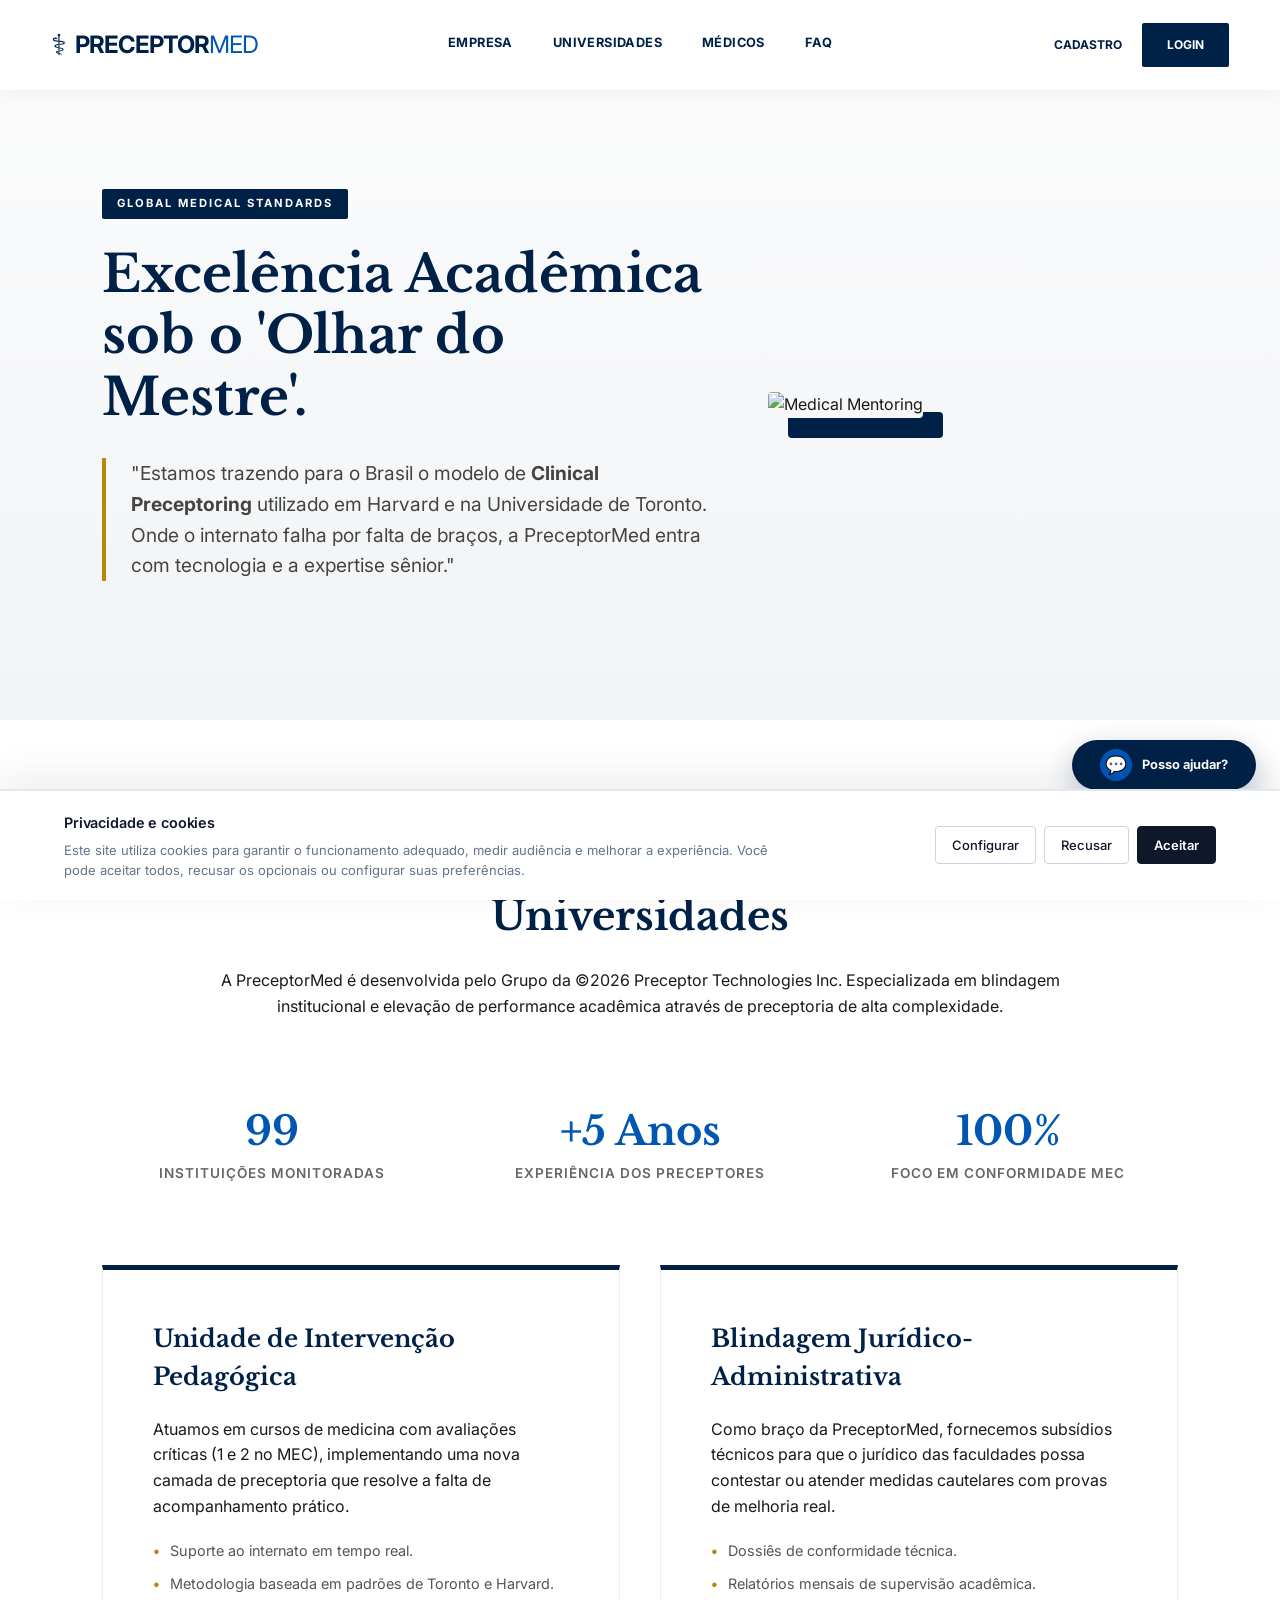
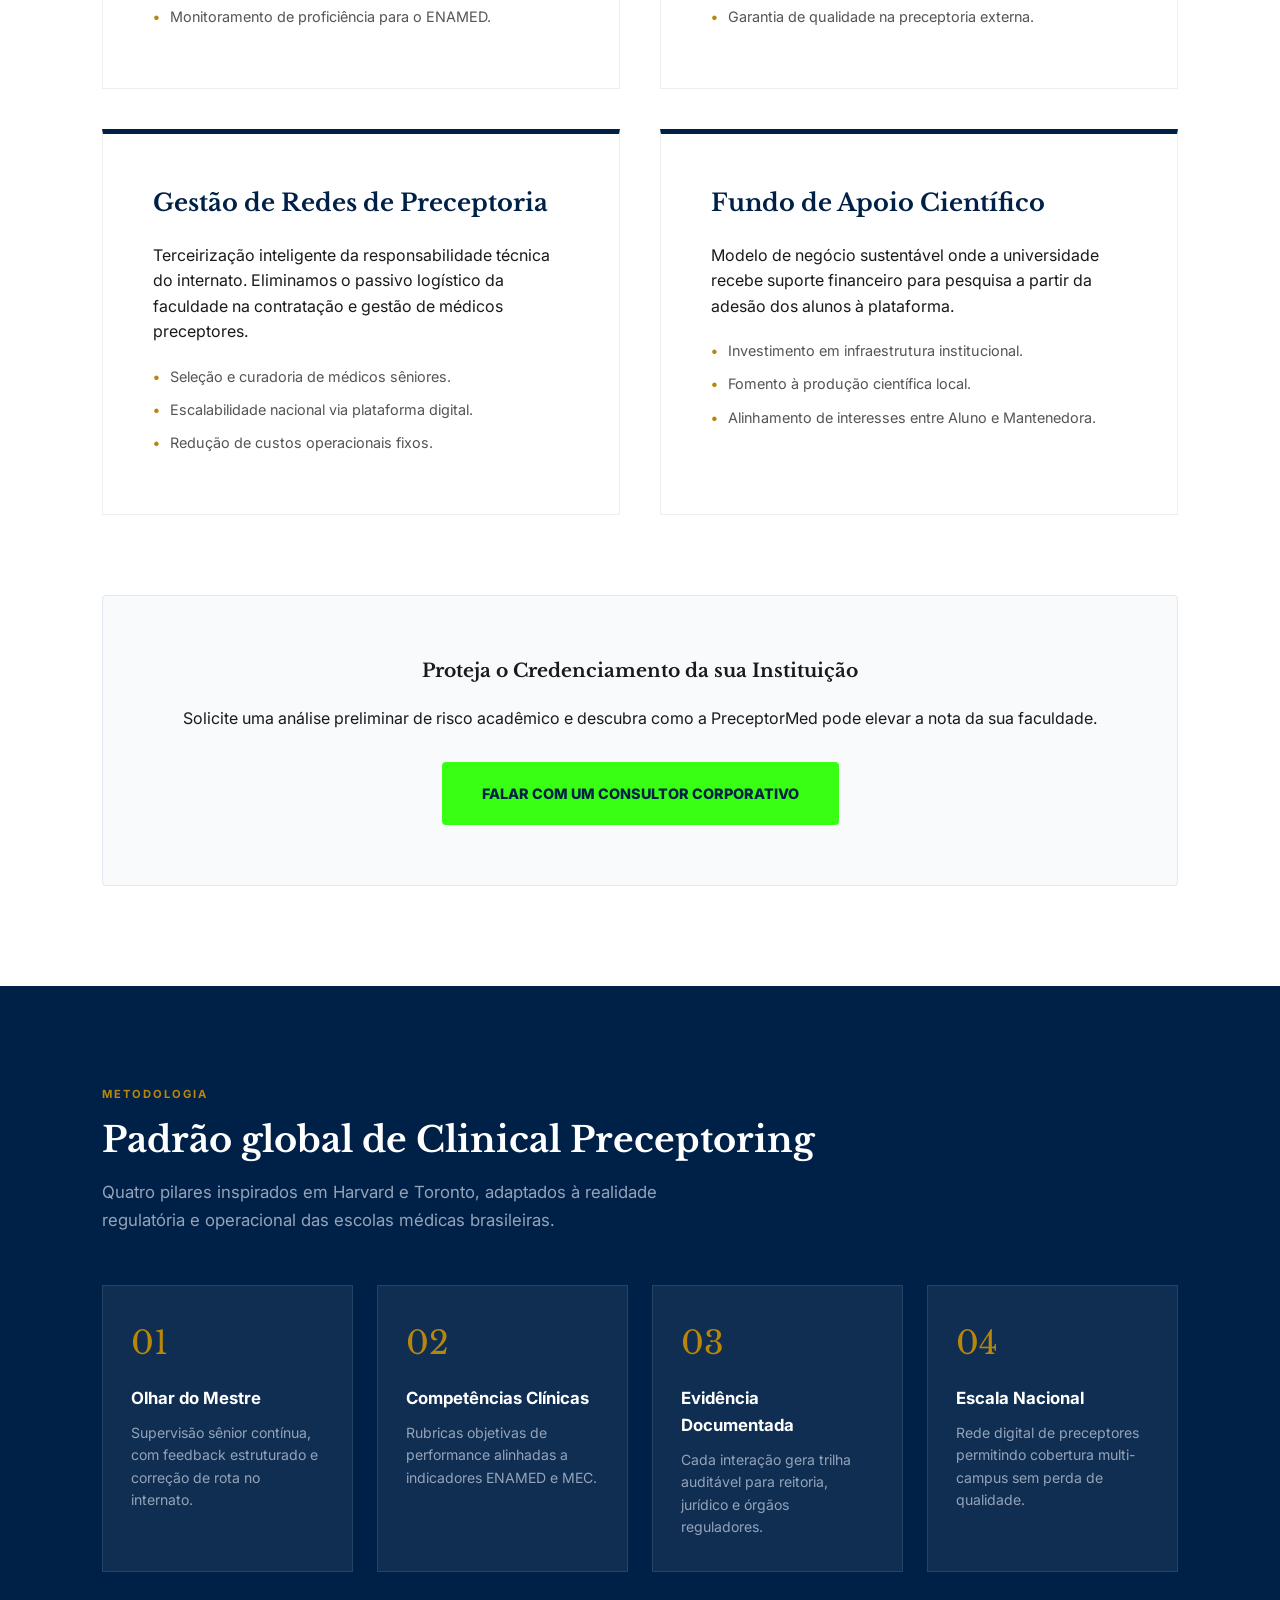
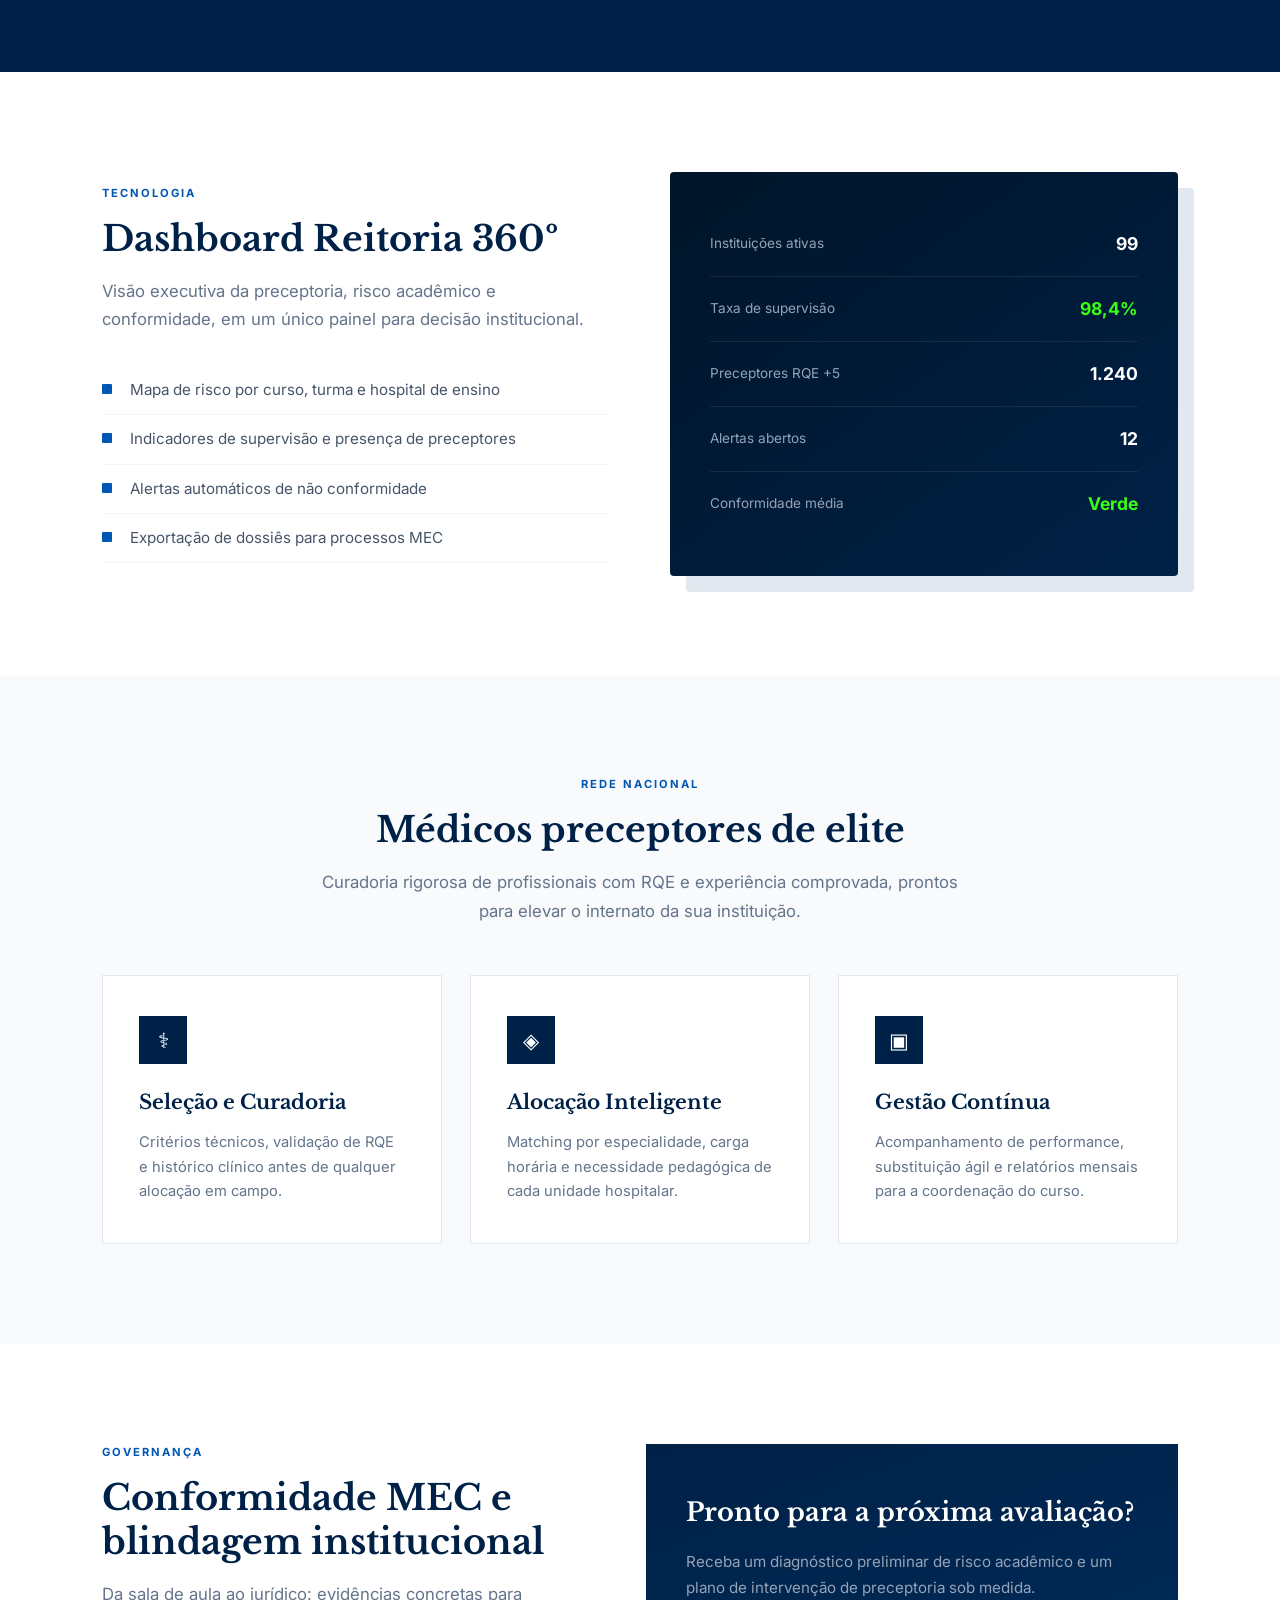
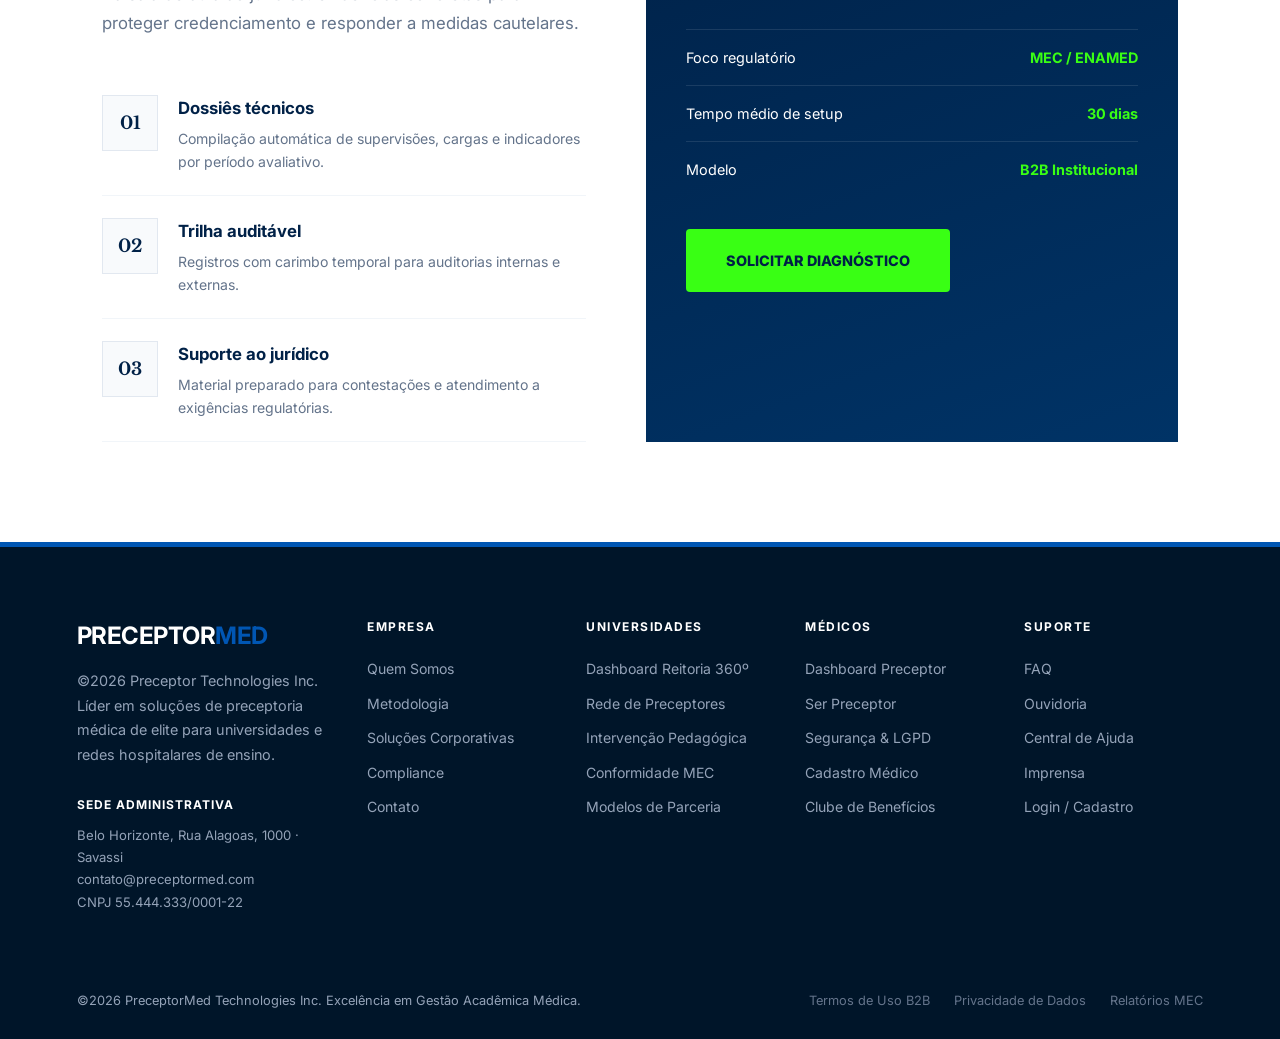
==== index.html @ 62372b0b "Publicar site institucional PreceptorMed. Co-authored-by: Cursor <cursoragent@cursor.com>" ====
<!DOCTYPE html>
<html lang="pt-br">
<head>
    <meta charset="UTF-8">
    <meta name="viewport" content="width=device-width, initial-scale=1.0">
    <title>PreceptorMed | Inteligência Estratégica para Universidades</title>
    <link href="https://fonts.googleapis.com/css2?family=Libre+Baskerville:wght@700&family=Inter:wght@300;400;500;600;700&display=swap" rel="stylesheet">
    <style>
        :root {
            --oxford-blue: #002147;
            --med-blue: #0056b3;
            --soft-white: #F8FAFC;
            --gold-accent: #B8860B;
            --neon-green: #39FF14;
            --text-dark: #1A1A1A;
            --transition: all 0.3s cubic-bezier(0.4, 0, 0.2, 1);
        }

        * { margin: 0; padding: 0; box-sizing: border-box; }
        body { font-family: 'Inter', sans-serif; color: var(--text-dark); background: #FFF; line-height: 1.6; padding-top: 90px; }

        /* ========== HEADER + MEGA MENU ========== */
        header {
            background: #FFF;
            padding: 0 4%;
            display: grid;
            grid-template-columns: 1fr auto 1fr;
            align-items: center;
            position: fixed;
            width: 100%;
            top: 0;
            z-index: 1000;
            box-shadow: 0 2px 20px rgba(0,0,0,0.05);
            height: 90px;
        }

        .logo-area {
            display: flex;
            align-items: center;
            gap: 8px;
            text-decoration: none;
            justify-self: start;
        }
        .logo-symbol { font-size: 1.8rem; color: var(--oxford-blue); }
        .logo-text { font-size: 1.5rem; font-weight: 700; color: var(--oxford-blue); letter-spacing: -1px; }
        .logo-text span { color: var(--med-blue); font-weight: 400; }

        nav {
            justify-self: center;
            height: 100%;
        }
        nav > ul {
            display: flex;
            list-style: none;
            gap: 4px;
            height: 100%;
            align-items: center;
            justify-content: center;
        }
        .nav-item {
            position: static;
            height: 100%;
            display: flex;
            align-items: center;
        }
        .nav-label {
            color: var(--oxford-blue);
            font-size: 0.8rem;
            font-weight: 700;
            text-transform: uppercase;
            padding: 0 18px;
            letter-spacing: 0.4px;
            cursor: default;
            height: 100%;
            display: flex;
            align-items: center;
            border-bottom: 3px solid transparent;
            transition: var(--transition);
        }
        .nav-item:hover .nav-label {
            color: var(--med-blue);
            border-bottom-color: var(--med-blue);
        }

        /* Mega panel */
        .mega-menu {
            display: none;
            position: absolute;
            left: 0;
            right: 0;
            top: 90px;
            background: #FFF;
            box-shadow: 0 24px 48px rgba(0,33,71,0.12);
            border-top: 1px solid #E8EEF5;
            padding: 48px 6%;
            z-index: 999;
        }
        .nav-item:hover .mega-menu { display: block; }

        .mega-inner {
            max-width: 1200px;
            margin: 0 auto;
            display: grid;
            grid-template-columns: 1.2fr 1fr 1fr 1fr;
            gap: 40px;
        }
        .mega-intro h4 {
            font-family: 'Libre Baskerville', serif;
            font-size: 1.25rem;
            color: var(--oxford-blue);
            margin-bottom: 12px;
        }
        .mega-intro p {
            font-size: 0.9rem;
            color: #64748B;
            margin-bottom: 20px;
            line-height: 1.6;
        }
        .mega-intro a {
            color: var(--med-blue);
            font-size: 0.8rem;
            font-weight: 700;
            text-transform: uppercase;
            text-decoration: none;
            letter-spacing: 0.5px;
        }
        .mega-col h5 {
            font-size: 0.7rem;
            text-transform: uppercase;
            letter-spacing: 1.5px;
            color: #94A3B8;
            margin-bottom: 18px;
            font-weight: 700;
        }
        .mega-col a {
            display: block;
            text-decoration: none;
            color: var(--oxford-blue);
            padding: 10px 0;
            font-size: 0.9rem;
            font-weight: 500;
            border-bottom: 1px solid #F1F5F9;
            transition: var(--transition);
        }
        .mega-col a:hover { color: var(--med-blue); padding-left: 6px; }
        .mega-col a small {
            display: block;
            font-size: 0.75rem;
            color: #94A3B8;
            font-weight: 400;
            margin-top: 2px;
        }

        .auth-buttons {
            display: flex;
            gap: 20px;
            align-items: center;
            justify-self: end;
        }
        .btn-cadastro {
            text-decoration: none;
            color: var(--oxford-blue);
            font-size: 0.75rem;
            font-weight: 700;
            text-transform: uppercase;
            transition: var(--transition);
        }
        .btn-cadastro:hover { color: var(--med-blue); }
        .btn-login-main {
            text-decoration: none;
            background: var(--oxford-blue);
            color: #FFF;
            padding: 12px 25px;
            font-size: 0.75rem;
            font-weight: 700;
            text-transform: uppercase;
            border-radius: 2px;
            transition: var(--transition);
        }
        .btn-login-main:hover { transform: scale(1.05); }

        /* ========== HERO ========== */
        .hero {
            padding: 80px 8%;
            background: linear-gradient(rgba(0,33,71,0.02), rgba(0,33,71,0.05));
            display: flex;
            align-items: center;
            gap: 50px;
            min-height: 70vh;
        }
        .hero-content { flex: 1.2; }
        .hero-tag {
            background: var(--oxford-blue);
            color: white;
            padding: 6px 15px;
            font-size: 0.7rem;
            font-weight: 700;
            letter-spacing: 2px;
            border-radius: 2px;
            margin-bottom: 25px;
            display: inline-block;
        }
        .hero-content h1 {
            font-family: 'Libre Baskerville', serif;
            font-size: 3.2rem;
            color: var(--oxford-blue);
            line-height: 1.2;
            margin-bottom: 30px;
        }
        .hero-content p {
            font-size: 1.2rem;
            color: #444;
            margin-bottom: 40px;
            border-left: 4px solid var(--gold-accent);
            padding-left: 25px;
        }
        .hero-image { flex: 0.8; }
        .hero-image img {
            width: 100%;
            border-radius: 4px;
            box-shadow: 20px 20px 0 var(--oxford-blue);
        }

        /* ========== STRATEGY ========== */
        .strategy-section { padding: 100px 8%; background: #FFF; }
        .strategy-header { text-align: center; max-width: 900px; margin: 0 auto 80px; }
        .strategy-header h2 {
            font-family: 'Libre Baskerville', serif;
            font-size: 2.5rem;
            color: var(--oxford-blue);
            margin-bottom: 20px;
        }
        .stats-grid {
            display: grid;
            grid-template-columns: repeat(3, 1fr);
            gap: 30px;
            margin-bottom: 80px;
            text-align: center;
        }
        .stat-item h3 {
            font-size: 2.5rem;
            color: var(--med-blue);
            font-family: 'Libre Baskerville', serif;
        }
        .stat-item p {
            font-size: 0.85rem;
            text-transform: uppercase;
            letter-spacing: 1px;
            font-weight: 600;
            color: #666;
        }
        .intervention-grid { display: grid; grid-template-columns: 1fr 1fr; gap: 40px; }
        .int-card {
            padding: 50px;
            border: 1px solid #EEE;
            border-top: 5px solid var(--oxford-blue);
            transition: var(--transition);
        }
        .int-card:hover {
            box-shadow: 0 20px 40px rgba(0,0,0,0.05);
            transform: translateY(-10px);
        }
        .int-card h4 {
            font-family: 'Libre Baskerville', serif;
            font-size: 1.5rem;
            color: var(--oxford-blue);
            margin-bottom: 20px;
        }
        .int-card ul { list-style: none; margin-top: 20px; }
        .int-card ul li {
            margin-bottom: 10px;
            font-size: 0.9rem;
            color: #555;
            display: flex;
            gap: 10px;
        }
        .int-card ul li::before { content: "•"; color: var(--gold-accent); font-weight: bold; }

        .cta-box {
            margin-top: 80px;
            background: var(--soft-white);
            padding: 60px;
            text-align: center;
            border-radius: 4px;
            border: 1px solid #E2E8F0;
        }
        .btn-consultor {
            background: var(--neon-green);
            color: var(--oxford-blue);
            padding: 20px 40px;
            text-decoration: none;
            font-weight: 800;
            font-size: 0.9rem;
            text-transform: uppercase;
            display: inline-block;
            transition: var(--transition);
            border-radius: 4px;
        }
        .btn-consultor:hover {
            transform: scale(1.05);
            box-shadow: 0 0 20px rgba(57, 255, 20, 0.4);
        }

        /* ========== 4 NOVAS SEÇÕES ========== */
        .section-label {
            font-size: 0.7rem;
            font-weight: 700;
            letter-spacing: 2px;
            text-transform: uppercase;
            color: var(--med-blue);
            margin-bottom: 14px;
            display: block;
        }
        .section-title {
            font-family: 'Libre Baskerville', serif;
            font-size: 2.2rem;
            color: var(--oxford-blue);
            margin-bottom: 16px;
            line-height: 1.25;
        }
        .section-lead {
            font-size: 1.05rem;
            color: #64748B;
            max-width: 640px;
            line-height: 1.7;
        }

        /* 1. Metodologia Global */
        .sec-metodologia {
            padding: 100px 8%;
            background: var(--oxford-blue);
            color: #FFF;
        }
        .sec-metodologia .section-label { color: var(--gold-accent); }
        .sec-metodologia .section-title { color: #FFF; }
        .sec-metodologia .section-lead { color: #94A3B8; margin-bottom: 50px; }
        .method-grid {
            display: grid;
            grid-template-columns: repeat(4, 1fr);
            gap: 24px;
        }
        .method-card {
            background: rgba(255,255,255,0.06);
            border: 1px solid rgba(255,255,255,0.1);
            padding: 32px 28px;
            transition: var(--transition);
        }
        .method-card:hover { background: rgba(255,255,255,0.1); transform: translateY(-4px); }
        .method-num {
            font-family: 'Libre Baskerville', serif;
            font-size: 2rem;
            color: var(--gold-accent);
            margin-bottom: 16px;
        }
        .method-card h4 { font-size: 1.05rem; margin-bottom: 10px; color: #FFF; }
        .method-card p { font-size: 0.88rem; color: #94A3B8; line-height: 1.6; }

        /* 2. Dashboard 360 */
        .sec-dashboard {
            padding: 100px 8%;
            background: #FFF;
            display: grid;
            grid-template-columns: 1fr 1fr;
            gap: 60px;
            align-items: center;
        }
        .dash-panel {
            background: linear-gradient(145deg, #001529 0%, #002147 100%);
            padding: 40px;
            border-radius: 4px;
            box-shadow: 16px 16px 0 #E2E8F0;
        }
        .dash-row {
            display: flex;
            justify-content: space-between;
            align-items: center;
            padding: 18px 0;
            border-bottom: 1px solid rgba(255,255,255,0.08);
        }
        .dash-row:last-child { border-bottom: none; }
        .dash-row span { color: #94A3B8; font-size: 0.85rem; }
        .dash-row strong { color: #FFF; font-size: 1.1rem; }
        .dash-row .ok { color: var(--neon-green); }
        .dash-features { list-style: none; margin-top: 32px; }
        .dash-features li {
            padding: 12px 0 12px 28px;
            position: relative;
            font-size: 0.95rem;
            color: #475569;
            border-bottom: 1px solid #F1F5F9;
        }
        .dash-features li::before {
            content: "";
            position: absolute;
            left: 0;
            top: 18px;
            width: 10px;
            height: 10px;
            background: var(--med-blue);
            border-radius: 1px;
        }

        /* 3. Rede de Preceptores */
        .sec-preceptores {
            padding: 100px 8%;
            background: var(--soft-white);
            text-align: center;
        }
        .sec-preceptores .section-lead { margin: 0 auto 50px; }
        .preceptor-grid {
            display: grid;
            grid-template-columns: repeat(3, 1fr);
            gap: 28px;
            text-align: left;
        }
        .preceptor-card {
            background: #FFF;
            padding: 40px 36px;
            border: 1px solid #E2E8F0;
            transition: var(--transition);
        }
        .preceptor-card:hover {
            box-shadow: 0 16px 40px rgba(0,33,71,0.08);
            border-color: transparent;
        }
        .preceptor-icon {
            width: 48px;
            height: 48px;
            background: var(--oxford-blue);
            color: #FFF;
            display: flex;
            align-items: center;
            justify-content: center;
            font-size: 1.3rem;
            margin-bottom: 22px;
        }
        .preceptor-card h4 {
            font-family: 'Libre Baskerville', serif;
            font-size: 1.25rem;
            color: var(--oxford-blue);
            margin-bottom: 12px;
        }
        .preceptor-card p { font-size: 0.92rem; color: #64748B; line-height: 1.65; }

        /* 4. Conformidade MEC */
        .sec-conformidade {
            padding: 100px 8%;
            background: #FFF;
        }
        .conf-wrap {
            display: grid;
            grid-template-columns: 1fr 1.1fr;
            gap: 60px;
            align-items: start;
        }
        .conf-list { list-style: none; margin-top: 36px; }
        .conf-list li {
            display: grid;
            grid-template-columns: 56px 1fr;
            gap: 20px;
            padding: 22px 0;
            border-bottom: 1px solid #F1F5F9;
        }
        .conf-list .badge {
            width: 56px;
            height: 56px;
            background: var(--soft-white);
            color: var(--oxford-blue);
            font-family: 'Libre Baskerville', serif;
            font-size: 1.1rem;
            font-weight: 700;
            display: flex;
            align-items: center;
            justify-content: center;
            border: 1px solid #E2E8F0;
        }
        .conf-list h4 { color: var(--oxford-blue); font-size: 1.05rem; margin-bottom: 6px; }
        .conf-list p { font-size: 0.88rem; color: #64748B; }
        .conf-aside {
            background: linear-gradient(160deg, var(--oxford-blue), #003366);
            color: #FFF;
            padding: 48px 40px;
            min-height: 100%;
        }
        .conf-aside h3 {
            font-family: 'Libre Baskerville', serif;
            font-size: 1.6rem;
            margin-bottom: 16px;
        }
        .conf-aside p { color: #94A3B8; font-size: 0.95rem; margin-bottom: 28px; line-height: 1.7; }
        .conf-aside .metric {
            display: flex;
            justify-content: space-between;
            padding: 16px 0;
            border-top: 1px solid rgba(255,255,255,0.1);
            font-size: 0.9rem;
        }
        .conf-aside .metric strong { color: var(--neon-green); }

        /* ========== MEGA FOOTER ========== */
        footer {
            background: #001529;
            color: #94A3B8;
            padding: 0;
            border-top: 5px solid var(--med-blue);
        }
        .mega-footer-top {
            padding: 70px 6% 50px;
            display: grid;
            grid-template-columns: 1.4fr 1fr 1fr 1fr 1fr;
            gap: 40px;
            max-width: 1400px;
            margin: 0 auto;
        }
        .footer-brand h4 {
            color: white;
            font-size: 1.5rem;
            margin-bottom: 14px;
            letter-spacing: -0.5px;
        }
        .footer-brand h4 span { color: var(--med-blue); }
        .footer-brand > p {
            font-size: 0.9rem;
            line-height: 1.7;
            margin-bottom: 28px;
            max-width: 280px;
        }
        .footer-address {
            font-size: 0.82rem;
            line-height: 1.7;
        }
        .footer-address strong {
            display: block;
            color: #FFF;
            font-size: 0.75rem;
            text-transform: uppercase;
            letter-spacing: 1px;
            margin-bottom: 8px;
        }
        .mega-footer-col h5 {
            color: #FFF;
            font-size: 0.75rem;
            text-transform: uppercase;
            letter-spacing: 1.5px;
            margin-bottom: 22px;
            font-weight: 700;
        }
        .mega-footer-col a,
        .mega-footer-col span {
            display: block;
            font-size: 0.88rem;
            color: #94A3B8;
            text-decoration: none;
            margin-bottom: 12px;
            transition: var(--transition);
        }
        .mega-footer-col a:hover { color: #FFF; padding-left: 4px; }

        .mega-footer-mid {
            border-top: 1px solid rgba(255,255,255,0.06);
            border-bottom: 1px solid rgba(255,255,255,0.06);
            padding: 36px 6%;
            display: grid;
            grid-template-columns: repeat(4, 1fr);
            gap: 24px;
            max-width: 1400px;
            margin: 0 auto;
        }
        .footer-pill {
            background: rgba(255,255,255,0.04);
            padding: 20px 22px;
            border: 1px solid rgba(255,255,255,0.06);
        }
        .footer-pill strong {
            display: block;
            color: #FFF;
            font-size: 0.85rem;
            margin-bottom: 4px;
        }
        .footer-pill span { font-size: 0.8rem; color: #64748B; }

        .mega-footer-bottom {
            padding: 28px 6%;
            display: flex;
            justify-content: space-between;
            align-items: center;
            flex-wrap: wrap;
            gap: 16px;
            max-width: 1400px;
            margin: 0 auto;
            font-size: 0.8rem;
        }
        .mega-footer-bottom .legal-links {
            display: flex;
            gap: 24px;
        }
        .mega-footer-bottom a {
            color: #64748B;
            text-decoration: none;
        }
        .mega-footer-bottom a:hover { color: #FFF; }

        @media (max-width: 1100px) {
            header { grid-template-columns: auto 1fr auto; padding: 0 3%; }
            .mega-inner { grid-template-columns: 1fr 1fr; }
            .method-grid { grid-template-columns: 1fr 1fr; }
            .mega-footer-top { grid-template-columns: 1fr 1fr 1fr; }
            .mega-footer-mid { grid-template-columns: 1fr 1fr; }
            .sec-dashboard, .conf-wrap { grid-template-columns: 1fr; }
            .preceptor-grid { grid-template-columns: 1fr; }
            .intervention-grid { grid-template-columns: 1fr; }
            .hero { flex-direction: column; }
            .hero-content h1 { font-size: 2.2rem; }
            .stats-grid { grid-template-columns: 1fr; }
        }
        @media (max-width: 720px) {
            nav { display: none; }
            header { display: flex; justify-content: space-between; }
            .mega-footer-top { grid-template-columns: 1fr; }
            .method-grid { grid-template-columns: 1fr; }
        }
    </style>
    <link rel="stylesheet" href="widgets.css">
</head>
<body>

<header>
    <a href="index.html" class="logo-area">
        <span class="logo-symbol">⚕</span>
        <div class="logo-text">PRECEPTOR<span>MED</span></div>
    </a>

    <nav>
        <ul>
            <li class="nav-item">
                <span class="nav-label">Empresa</span>
                <div class="mega-menu">
                    <div class="mega-inner">
                        <div class="mega-intro">
                            <h4>Sobre a PreceptorMed</h4>
                            <p>Tecnologia e preceptoria sênior para elevar a performance acadêmica de cursos de medicina no Brasil.</p>
                            <a href="quem-somos.html">Conhecer a empresa</a>
                        </div>
                        <div class="mega-col">
                            <h5>Institucional</h5>
                            <a href="quem-somos.html">Quem Somos<small>História, missão e valores</small></a>
                            <a href="metodologia.html">Metodologia<small>Padrões Harvard & Toronto</small></a>
                            <a href="empresa.html">Soluções Corporativas<small>Blindagem institucional</small></a>
                        </div>
                        <div class="mega-col">
                            <h5>Governança</h5>
                            <a href="compliance.html">Compliance<small>Segurança e conformidade</small></a>
                            <a href="contatos.html">Contato<small>Fale com nossa equipe</small></a>
                        </div>
                        <div class="mega-col">
                            <h5>Marca</h5>
                            <a href="mailto:contato@preceptormed.com">Imprensa<small>contato@preceptormed.com</small></a>
                            <a href="faq.html">Perguntas Frequentes<small>Dúvidas institucionais</small></a>
                        </div>
                    </div>
                </div>
            </li>
            <li class="nav-item">
                <span class="nav-label">Universidades</span>
                <div class="mega-menu">
                    <div class="mega-inner">
                        <div class="mega-intro">
                            <h4>Para Reitorias e Mantenedoras</h4>
                            <p>Dashboards, rede de preceptores e dossiês técnicos para blindagem acadêmica e elevação de notas MEC.</p>
                            <a href="universidades.html">Ver soluções</a>
                        </div>
                        <div class="mega-col">
                            <h5>Plataforma</h5>
                            <a href="universidades.html">Dashboard Reitoria 360º<small>Visão executiva em tempo real</small></a>
                            <a href="preceptores.html">Rede de Preceptores<small>Médicos RQE +5 anos</small></a>
                        </div>
                        <div class="mega-col">
                            <h5>Resultados</h5>
                            <a href="metodologia.html">Intervenção Pedagógica<small>Internato e ENAMED</small></a>
                            <a href="compliance.html">Conformidade MEC<small>Dossiês e relatórios</small></a>
                        </div>
                        <div class="mega-col">
                            <h5>Alunos</h5>
                            <a href="cadastre-se.html">Portal do Aluno<small>Acesso à plataforma</small></a>
                            <a href="faq.html">Modelos de Parceria<small>B2B institucional</small></a>
                        </div>
                    </div>
                </div>
            </li>
            <li class="nav-item">
                <span class="nav-label">Médicos</span>
                <div class="mega-menu">
                    <div class="mega-inner">
                        <div class="mega-intro">
                            <h4>Portal do Preceptor</h4>
                            <p>Ferramentas de supervisão, compliance e benefícios exclusivos para médicos preceptores sêniores.</p>
                            <a href="medicos.html">Área do médico</a>
                        </div>
                        <div class="mega-col">
                            <h5>Operação</h5>
                            <a href="medicos.html">Dashboard Preceptor 360º<small>Gestão de internos</small></a>
                            <a href="preceptores.html">Ser Preceptor<small>Requisitos e adesão</small></a>
                        </div>
                        <div class="mega-col">
                            <h5>Segurança</h5>
                            <a href="compliance.html">Compliance & Segurança<small>Protocolos e LGPD</small></a>
                            <a href="faq.html">Clube de Benefícios<small>Vantagens exclusivas</small></a>
                        </div>
                        <div class="mega-col">
                            <h5>Suporte</h5>
                            <a href="contatos.html">Central de Ajuda<small>Atendimento ao preceptor</small></a>
                            <a href="cadastre-se.html">Cadastro Médico<small>Entrar na rede</small></a>
                        </div>
                    </div>
                </div>
            </li>
            <li class="nav-item">
                <span class="nav-label">FAQ</span>
                <div class="mega-menu">
                    <div class="mega-inner">
                        <div class="mega-intro">
                            <h4>Central de Ajuda</h4>
                            <p>Respostas rápidas sobre parcerias, operação da plataforma e canais de ouvidoria.</p>
                            <a href="faq.html">Abrir FAQ completo</a>
                        </div>
                        <div class="mega-col">
                            <h5>Conteúdo</h5>
                            <a href="faq.html">Dúvidas Frequentes<small>Universidades e médicos</small></a>
                            <a href="empresa.html">Modelos de Parceria<small>Contratos e escopos</small></a>
                        </div>
                        <div class="mega-col">
                            <h5>Relacionamento</h5>
                            <a href="contatos.html">Ouvidoria<small>Canal formal de escuta</small></a>
                            <a href="contatos.html">Fale Conosco<small>Comercial e suporte</small></a>
                        </div>
                        <div class="mega-col">
                            <h5>Legal</h5>
                            <a href="compliance.html">Termos e Privacidade<small>Políticas institucionais</small></a>
                            <a href="mailto:contato@preceptormed.com">Compliance<small>compliance@preceptormed.com</small></a>
                        </div>
                    </div>
                </div>
            </li>
        </ul>
    </nav>

    <div class="auth-buttons">
        <a href="cadastre-se.html" class="btn-cadastro">Cadastro</a>
        <a href="cadastre-se.html" class="btn-login-main">Login</a>
    </div>
</header>

<section class="hero">
    <div class="hero-content">
        <span class="hero-tag">GLOBAL MEDICAL STANDARDS</span>
        <h1>Excelência Acadêmica sob o 'Olhar do Mestre'.</h1>
        <p>"Estamos trazendo para o Brasil o modelo de <strong>Clinical Preceptoring</strong> utilizado em Harvard e na Universidade de Toronto. Onde o internato falha por falta de braços, a PreceptorMed entra com tecnologia e a expertise sênior."</p>
    </div>
    <div class="hero-image">
        <img src="https://images.unsplash.com/photo-1576091160550-2173dba999ef?auto=format&fit=crop&w=800&q=80" alt="Medical Mentoring">
    </div>
</section>

<section class="strategy-section">
    <div class="strategy-header">
        <h2>Inteligência Estratégica para Universidades</h2>
        <p>A PreceptorMed é desenvolvida pelo Grupo da ©2026 Preceptor Technologies Inc. Especializada em blindagem institucional e elevação de performance acadêmica através de preceptoria de alta complexidade.</p>
    </div>

    <div class="stats-grid">
        <div class="stat-item"><h3>99</h3><p>Instituições Monitoradas</p></div>
        <div class="stat-item"><h3>+5 Anos</h3><p>Experiência dos Preceptores</p></div>
        <div class="stat-item"><h3>100%</h3><p>Foco em Conformidade MEC</p></div>
    </div>

    <div class="intervention-grid">
        <div class="int-card">
            <h4>Unidade de Intervenção Pedagógica</h4>
            <p>Atuamos em cursos de medicina com avaliações críticas (1 e 2 no MEC), implementando uma nova camada de preceptoria que resolve a falta de acompanhamento prático.</p>
            <ul>
                <li>Suporte ao internato em tempo real.</li>
                <li>Metodologia baseada em padrões de Toronto e Harvard.</li>
                <li>Monitoramento de proficiência para o ENAMED.</li>
            </ul>
        </div>
        <div class="int-card">
            <h4>Blindagem Jurídico-Administrativa</h4>
            <p>Como braço da PreceptorMed, fornecemos subsídios técnicos para que o jurídico das faculdades possa contestar ou atender medidas cautelares com provas de melhoria real.</p>
            <ul>
                <li>Dossiês de conformidade técnica.</li>
                <li>Relatórios mensais de supervisão acadêmica.</li>
                <li>Garantia de qualidade na preceptoria externa.</li>
            </ul>
        </div>
        <div class="int-card">
            <h4>Gestão de Redes de Preceptoria</h4>
            <p>Terceirização inteligente da responsabilidade técnica do internato. Eliminamos o passivo logístico da faculdade na contratação e gestão de médicos preceptores.</p>
            <ul>
                <li>Seleção e curadoria de médicos sêniores.</li>
                <li>Escalabilidade nacional via plataforma digital.</li>
                <li>Redução de custos operacionais fixos.</li>
            </ul>
        </div>
        <div class="int-card">
            <h4>Fundo de Apoio Científico</h4>
            <p>Modelo de negócio sustentável onde a universidade recebe suporte financeiro para pesquisa a partir da adesão dos alunos à plataforma.</p>
            <ul>
                <li>Investimento em infraestrutura institucional.</li>
                <li>Fomento à produção científica local.</li>
                <li>Alinhamento de interesses entre Aluno e Mantenedora.</li>
            </ul>
        </div>
    </div>

    <div class="cta-box">
        <h3 style="font-family: 'Libre Baskerville', serif; margin-bottom: 20px;">Proteja o Credenciamento da sua Instituição</h3>
        <p style="margin-bottom: 30px;">Solicite uma análise preliminar de risco acadêmico e descubra como a PreceptorMed pode elevar a nota da sua faculdade.</p>
        <a href="mailto:contato@preceptormed.com" class="btn-consultor">Falar com um Consultor Corporativo</a>
    </div>
</section>

<!-- SEÇÃO 1: Metodologia Global -->
<section class="sec-metodologia">
    <span class="section-label">Metodologia</span>
    <h2 class="section-title">Padrão global de Clinical Preceptoring</h2>
    <p class="section-lead">Quatro pilares inspirados em Harvard e Toronto, adaptados à realidade regulatória e operacional das escolas médicas brasileiras.</p>
    <div class="method-grid">
        <div class="method-card">
            <div class="method-num">01</div>
            <h4>Olhar do Mestre</h4>
            <p>Supervisão sênior contínua, com feedback estruturado e correção de rota no internato.</p>
        </div>
        <div class="method-card">
            <div class="method-num">02</div>
            <h4>Competências Clínicas</h4>
            <p>Rubricas objetivas de performance alinhadas a indicadores ENAMED e MEC.</p>
        </div>
        <div class="method-card">
            <div class="method-num">03</div>
            <h4>Evidência Documentada</h4>
            <p>Cada interação gera trilha auditável para reitoria, jurídico e órgãos reguladores.</p>
        </div>
        <div class="method-card">
            <div class="method-num">04</div>
            <h4>Escala Nacional</h4>
            <p>Rede digital de preceptores permitindo cobertura multi-campus sem perda de qualidade.</p>
        </div>
    </div>
</section>

<!-- SEÇÃO 2: Dashboard 360 -->
<section class="sec-dashboard">
    <div>
        <span class="section-label">Tecnologia</span>
        <h2 class="section-title">Dashboard Reitoria 360º</h2>
        <p class="section-lead">Visão executiva da preceptoria, risco acadêmico e conformidade, em um único painel para decisão institucional.</p>
        <ul class="dash-features">
            <li>Mapa de risco por curso, turma e hospital de ensino</li>
            <li>Indicadores de supervisão e presença de preceptores</li>
            <li>Alertas automáticos de não conformidade</li>
            <li>Exportação de dossiês para processos MEC</li>
        </ul>
    </div>
    <div class="dash-panel">
        <div class="dash-row"><span>Instituições ativas</span><strong>99</strong></div>
        <div class="dash-row"><span>Taxa de supervisão</span><strong class="ok">98,4%</strong></div>
        <div class="dash-row"><span>Preceptores RQE +5</span><strong>1.240</strong></div>
        <div class="dash-row"><span>Alertas abertos</span><strong>12</strong></div>
        <div class="dash-row"><span>Conformidade média</span><strong class="ok">Verde</strong></div>
    </div>
</section>

<!-- SEÇÃO 3: Rede de Preceptores -->
<section class="sec-preceptores">
    <span class="section-label">Rede Nacional</span>
    <h2 class="section-title">Médicos preceptores de elite</h2>
    <p class="section-lead">Curadoria rigorosa de profissionais com RQE e experiência comprovada, prontos para elevar o internato da sua instituição.</p>
    <div class="preceptor-grid">
        <div class="preceptor-card">
            <div class="preceptor-icon">⚕</div>
            <h4>Seleção e Curadoria</h4>
            <p>Critérios técnicos, validação de RQE e histórico clínico antes de qualquer alocação em campo.</p>
        </div>
        <div class="preceptor-card">
            <div class="preceptor-icon">◈</div>
            <h4>Alocação Inteligente</h4>
            <p>Matching por especialidade, carga horária e necessidade pedagógica de cada unidade hospitalar.</p>
        </div>
        <div class="preceptor-card">
            <div class="preceptor-icon">▣</div>
            <h4>Gestão Contínua</h4>
            <p>Acompanhamento de performance, substituição ágil e relatórios mensais para a coordenação do curso.</p>
        </div>
    </div>
</section>

<!-- SEÇÃO 4: Conformidade MEC -->
<section class="sec-conformidade">
    <div class="conf-wrap">
        <div>
            <span class="section-label">Governança</span>
            <h2 class="section-title">Conformidade MEC e blindagem institucional</h2>
            <p class="section-lead">Da sala de aula ao jurídico: evidências concretas para proteger credenciamento e responder a medidas cautelares.</p>
            <ul class="conf-list">
                <li>
                    <div class="badge">01</div>
                    <div>
                        <h4>Dossiês técnicos</h4>
                        <p>Compilação automática de supervisões, cargas e indicadores por período avaliativo.</p>
                    </div>
                </li>
                <li>
                    <div class="badge">02</div>
                    <div>
                        <h4>Trilha auditável</h4>
                        <p>Registros com carimbo temporal para auditorias internas e externas.</p>
                    </div>
                </li>
                <li>
                    <div class="badge">03</div>
                    <div>
                        <h4>Suporte ao jurídico</h4>
                        <p>Material preparado para contestações e atendimento a exigências regulatórias.</p>
                    </div>
                </li>
            </ul>
        </div>
        <aside class="conf-aside">
            <h3>Pronto para a próxima avaliação?</h3>
            <p>Receba um diagnóstico preliminar de risco acadêmico e um plano de intervenção de preceptoria sob medida.</p>
            <div class="metric"><span>Foco regulatório</span><strong>MEC / ENAMED</strong></div>
            <div class="metric"><span>Tempo médio de setup</span><strong>30 dias</strong></div>
            <div class="metric"><span>Modelo</span><strong>B2B Institucional</strong></div>
            <a href="mailto:contato@preceptormed.com" class="btn-consultor" style="margin-top: 32px;">Solicitar diagnóstico</a>
        </aside>
    </div>
</section>

<footer>
    <div class="mega-footer-top">
        <div class="footer-brand">
            <h4>PRECEPTOR<span>MED</span></h4>
            <p>©2026 Preceptor Technologies Inc. Líder em soluções de preceptoria médica de elite para universidades e redes hospitalares de ensino.</p>
            <div class="footer-address">
                <strong>Sede Administrativa</strong>
                Belo Horizonte, Rua Alagoas, 1000 · Savassi<br>
                contato@preceptormed.com<br>
                CNPJ 55.444.333/0001-22
            </div>
        </div>
        <div class="mega-footer-col">
            <h5>Empresa</h5>
            <a href="quem-somos.html">Quem Somos</a>
            <a href="metodologia.html">Metodologia</a>
            <a href="empresa.html">Soluções Corporativas</a>
            <a href="compliance.html">Compliance</a>
            <a href="contatos.html">Contato</a>
        </div>
        <div class="mega-footer-col">
            <h5>Universidades</h5>
            <a href="universidades.html">Dashboard Reitoria 360º</a>
            <a href="preceptores.html">Rede de Preceptores</a>
            <a href="metodologia.html">Intervenção Pedagógica</a>
            <a href="compliance.html">Conformidade MEC</a>
            <a href="faq.html">Modelos de Parceria</a>
        </div>
        <div class="mega-footer-col">
            <h5>Médicos</h5>
            <a href="medicos.html">Dashboard Preceptor</a>
            <a href="preceptores.html">Ser Preceptor</a>
            <a href="compliance.html">Segurança & LGPD</a>
            <a href="cadastre-se.html">Cadastro Médico</a>
            <a href="faq.html">Clube de Benefícios</a>
        </div>
        <div class="mega-footer-col">
            <h5>Suporte</h5>
            <a href="faq.html">FAQ</a>
            <a href="contatos.html">Ouvidoria</a>
            <a href="contatos.html">Central de Ajuda</a>
            <a href="mailto:contato@preceptormed.com">Imprensa</a>
            <a href="cadastre-se.html">Login / Cadastro</a>
        </div>
    </div>

    <div class="mega-footer-bottom">
        <span>©2026 PreceptorMed Technologies Inc. Excelência em Gestão Acadêmica Médica.</span>
        <div class="legal-links">
            <a href="compliance.html">Termos de Uso B2B</a>
            <a href="compliance.html">Privacidade de Dados</a>
            <a href="compliance.html">Relatórios MEC</a>
        </div>
    </div>
</footer>

    <script src="widgets.js" defer></script>
</body>
</html>
---- widgets.css ----
/* Floating help + cookies bar */
.pm-fab-help {
    position: fixed;
    z-index: 9990;
    right: 24px;
    bottom: 28px;
    border: none;
    cursor: pointer;
    font-family: 'Inter', sans-serif;
    background: #002147;
    color: #fff;
    padding: 9px 28px;
    border-radius: 999px;
    font-size: 0.8rem;
    font-weight: 700;
    display: flex;
    flex-direction: row;
    align-items: center;
    justify-content: center;
    gap: 10px;
    width: auto;
    min-width: 168px;
    min-height: 0;
    height: auto;
    box-shadow: 0 10px 30px rgba(0, 33, 71, 0.25);
    transition: transform 0.2s ease, box-shadow 0.2s ease;
    line-height: 1.2;
    text-align: left;
    white-space: nowrap;
    writing-mode: horizontal-tb;
}
.pm-fab-help:hover {
    transform: scale(1.04);
    box-shadow: 0 14px 36px rgba(0, 33, 71, 0.32);
}
.pm-fab-help .pm-fab-icon {
    width: 32px;
    height: 32px;
    background: #0056b3;
    border-radius: 50%;
    display: inline-flex;
    align-items: center;
    justify-content: center;
    font-size: 1.1rem;
    flex-shrink: 0;
}
.pm-fab-help > span:last-child {
    max-width: none;
    word-break: normal;
}

/* Help panel */
.pm-panel {
    position: fixed;
    z-index: 9991;
    background: #fff;
    border-radius: 12px;
    box-shadow: 0 24px 60px rgba(0, 33, 71, 0.22);
    width: min(360px, calc(100vw - 32px));
    padding: 24px;
    display: none;
    animation: pmFadeUp 0.22s ease;
}
.pm-panel.is-open { display: block; }
.pm-panel-help {
    right: 24px;
    bottom: 88px;
}

@keyframes pmFadeUp {
    from { opacity: 0; transform: translateY(10px); }
    to { opacity: 1; transform: translateY(0); }
}

.pm-panel-head {
    display: flex;
    justify-content: space-between;
    align-items: flex-start;
    margin-bottom: 18px;
    gap: 12px;
}
.pm-panel-head h3 {
    font-family: 'Libre Baskerville', serif;
    font-size: 1.15rem;
    color: #002147;
    line-height: 1.3;
}
.pm-panel-head p {
    font-size: 0.82rem;
    color: #64748B;
    margin-top: 4px;
}
.pm-panel-close {
    border: none;
    background: #F1F5F9;
    width: 32px;
    height: 32px;
    border-radius: 50%;
    cursor: pointer;
    color: #002147;
    font-size: 1.1rem;
    line-height: 1;
    flex-shrink: 0;
}
.pm-panel-close:hover { background: #E2E8F0; }

.pm-field {
    display: flex;
    flex-direction: column;
    gap: 6px;
    margin-bottom: 14px;
}
.pm-field label {
    font-size: 0.72rem;
    font-weight: 700;
    text-transform: uppercase;
    letter-spacing: 0.6px;
    color: #64748B;
}
.pm-field input,
.pm-field textarea {
    border: 1px solid #E2E8F0;
    border-radius: 6px;
    padding: 12px 14px;
    font-family: inherit;
    font-size: 0.9rem;
    color: #1A1A1A;
    outline: none;
    transition: border-color 0.2s;
    resize: vertical;
}
.pm-field input:focus,
.pm-field textarea:focus {
    border-color: #0056b3;
}
.pm-field textarea { min-height: 90px; }

.pm-btn-send {
    width: 100%;
    border: none;
    background: #002147;
    color: #fff;
    padding: 14px;
    border-radius: 6px;
    font-weight: 700;
    font-size: 0.85rem;
    text-transform: uppercase;
    letter-spacing: 0.5px;
    cursor: pointer;
    transition: background 0.2s, transform 0.2s;
}
.pm-btn-send:hover {
    background: #0056b3;
    transform: translateY(-1px);
}

/* Full-width bottom cookies bar — sober / international */
.pm-cookie-bar {
    position: fixed;
    left: 0;
    right: 0;
    bottom: 0;
    z-index: 9992;
    width: 100%;
    background: #FFFFFF;
    color: #334155;
    padding: 20px 5%;
    display: none;
    align-items: center;
    justify-content: space-between;
    gap: 32px;
    box-shadow: 0 -1px 0 #E2E8F0, 0 -12px 40px rgba(15, 23, 42, 0.08);
    border-top: 1px solid #E2E8F0;
    box-sizing: border-box;
    animation: pmBarIn 0.3s ease;
}
.pm-cookie-bar.is-open {
    display: flex;
}
@keyframes pmBarIn {
    from { transform: translateY(100%); opacity: 0; }
    to { transform: translateY(0); opacity: 1; }
}
.pm-cookie-bar-info {
    display: flex;
    align-items: flex-start;
    gap: 0;
    flex: 1;
    min-width: 0;
}
.pm-cookie-bar-icon {
    display: none;
}
.pm-cookie-bar-text strong {
    display: block;
    color: #0F172A;
    font-size: 0.9rem;
    font-weight: 600;
    margin-bottom: 6px;
    letter-spacing: -0.01em;
}
.pm-cookie-bar-text p {
    font-size: 0.8125rem;
    color: #64748B;
    line-height: 1.55;
    margin: 0;
    max-width: 720px;
}
.pm-cookie-bar-actions {
    display: flex;
    flex-wrap: wrap;
    gap: 8px;
    flex-shrink: 0;
    align-items: center;
}
.pm-cookie-bar-actions button {
    border: 1px solid #CBD5E1;
    background: #FFFFFF;
    color: #0F172A;
    padding: 10px 16px;
    border-radius: 4px;
    font-weight: 500;
    font-size: 0.8125rem;
    cursor: pointer;
    font-family: inherit;
    transition: background 0.15s, border-color 0.15s, color 0.15s;
}
.pm-cookie-bar-actions button:hover {
    background: #F8FAFC;
    border-color: #94A3B8;
}
.pm-cookie-bar-actions button.pm-accept {
    background: #0F172A;
    color: #FFFFFF;
    border-color: #0F172A;
    font-weight: 600;
}
.pm-cookie-bar-actions button.pm-accept:hover {
    background: #1E293B;
    border-color: #1E293B;
    filter: none;
}

/* Config panel — sober expand */
.pm-cookie-config {
    display: none;
    width: 100%;
    margin-top: 16px;
    padding-top: 16px;
    border-top: 1px solid #E2E8F0;
    grid-column: 1 / -1;
}
.pm-cookie-bar.is-config {
    flex-wrap: wrap;
}
.pm-cookie-bar.is-config .pm-cookie-config {
    display: block;
}
.pm-cookie-config label {
    display: flex;
    align-items: center;
    gap: 10px;
    font-size: 0.8125rem;
    color: #475569;
    margin-bottom: 10px;
    cursor: pointer;
}
.pm-cookie-config button {
    margin-top: 8px;
    border: 1px solid #0F172A;
    background: #0F172A;
    color: #fff;
    padding: 9px 18px;
    border-radius: 4px;
    font-weight: 600;
    font-size: 0.8rem;
    cursor: pointer;
}

/* Lift help button when cookie bar is open */
body.pm-cookie-bar-visible .pm-fab-help {
    bottom: 110px;
}
body.pm-cookie-bar-visible .pm-panel-help {
    bottom: 170px;
}

/* Center toast: Cookies salvos */
.pm-toast-overlay {
    position: fixed;
    inset: 0;
    z-index: 10000;
    background: rgba(0, 21, 41, 0.45);
    display: none;
    align-items: center;
    justify-content: center;
    padding: 20px;
}
.pm-toast-overlay.is-open {
    display: flex;
}
.pm-toast {
    background: #fff;
    border-radius: 16px;
    padding: 36px 40px;
    text-align: center;
    box-shadow: 0 30px 70px rgba(0, 0, 0, 0.25);
    max-width: 360px;
    width: 100%;
    animation: pmPop 0.25s ease;
}
@keyframes pmPop {
    from { opacity: 0; transform: scale(0.92); }
    to { opacity: 1; transform: scale(1); }
}
.pm-toast-cookie { display: none; }
.pm-toast h4 {
    font-family: 'Inter', sans-serif;
    font-size: 1.05rem;
    font-weight: 600;
    color: #0F172A;
    margin-bottom: 8px;
    letter-spacing: -0.01em;
}
.pm-toast p {
    font-size: 0.875rem;
    color: #64748B;
    line-height: 1.5;
}
.pm-toast {
    border: 1px solid #E2E8F0;
    border-radius: 8px;
    padding: 28px 32px;
    box-shadow: 0 16px 48px rgba(15, 23, 42, 0.12);
}

/* ========== Banner promocional (após 8s) ========== */
.pm-promo-overlay {
    position: fixed;
    inset: 0;
    z-index: 10020;
    background: rgba(0, 21, 41, 0.55);
    display: none;
    align-items: center;
    justify-content: center;
    padding: 24px;
    backdrop-filter: blur(4px);
}
.pm-promo-overlay.is-open {
    display: flex;
    animation: pmPromoFade 0.35s ease;
}
@keyframes pmPromoFade {
    from { opacity: 0; }
    to { opacity: 1; }
}
.pm-promo-banner {
    position: relative;
    width: min(640px, 100%);
    background: #FFF;
    border-radius: 4px;
    overflow: hidden;
    box-shadow: 0 32px 80px rgba(0, 0, 0, 0.35);
    animation: pmPromoSlide 0.45s cubic-bezier(0.22, 1, 0.36, 1);
}
@keyframes pmPromoSlide {
    from { opacity: 0; transform: translateY(28px) scale(0.97); }
    to { opacity: 1; transform: translateY(0) scale(1); }
}
.pm-promo-top {
    background: linear-gradient(135deg, #002147 0%, #003a6b 55%, #0056b3 100%);
    color: #fff;
    padding: 36px 40px 32px;
    position: relative;
}
.pm-promo-top::after {
    content: "";
    position: absolute;
    right: -40px;
    top: -40px;
    width: 180px;
    height: 180px;
    border-radius: 50%;
    background: rgba(255, 255, 255, 0.06);
    pointer-events: none;
}
.pm-promo-eyebrow {
    display: inline-block;
    font-size: 0.68rem;
    font-weight: 700;
    letter-spacing: 2px;
    text-transform: uppercase;
    color: #B8860B;
    margin-bottom: 14px;
}
.pm-promo-top h3 {
    font-family: 'Libre Baskerville', Georgia, serif;
    font-size: 1.75rem;
    line-height: 1.25;
    margin: 0 0 12px;
    max-width: 420px;
}
.pm-promo-top p {
    font-size: 0.95rem;
    color: rgba(255, 255, 255, 0.78);
    line-height: 1.6;
    margin: 0;
    max-width: 440px;
}
.pm-promo-close {
    position: absolute;
    top: 14px;
    right: 14px;
    z-index: 2;
    width: 36px;
    height: 36px;
    border: none;
    border-radius: 50%;
    background: rgba(255, 255, 255, 0.12);
    color: #fff;
    font-size: 1.25rem;
    cursor: pointer;
    line-height: 1;
    transition: background 0.2s;
}
.pm-promo-close:hover {
    background: rgba(255, 255, 255, 0.22);
}
.pm-promo-body {
    padding: 28px 40px 36px;
    display: flex;
    align-items: center;
    justify-content: space-between;
    gap: 20px;
    flex-wrap: wrap;
}
.pm-promo-points {
    list-style: none;
    margin: 0;
    padding: 0;
    flex: 1;
    min-width: 200px;
}
.pm-promo-points li {
    font-size: 0.88rem;
    color: #475569;
    padding: 6px 0 6px 18px;
    position: relative;
}
.pm-promo-points li::before {
    content: "";
    position: absolute;
    left: 0;
    top: 13px;
    width: 7px;
    height: 7px;
    background: #B8860B;
}
.pm-promo-cta {
    display: inline-block;
    background: #002147;
    color: #fff;
    text-decoration: none;
    font-size: 0.8rem;
    font-weight: 700;
    text-transform: uppercase;
    letter-spacing: 0.6px;
    padding: 14px 26px;
    border-radius: 2px;
    transition: background 0.2s, transform 0.2s;
    white-space: nowrap;
}
.pm-promo-cta:hover {
    background: #0056b3;
    transform: translateY(-1px);
}

@media (max-width: 900px) {
    .pm-cookie-bar {
        flex-direction: column;
        align-items: stretch;
        padding: 16px 5%;
    }
    .pm-cookie-bar-actions {
        width: 100%;
    }
    .pm-cookie-bar-actions button {
        flex: 1;
        text-align: center;
    }
    body.pm-cookie-bar-visible .pm-fab-help {
        bottom: 200px;
    }
    body.pm-cookie-bar-visible .pm-panel-help {
        bottom: 268px;
    }
}
@media (max-width: 720px) {
    .pm-fab-help {
        right: 16px;
        bottom: 20px;
        width: auto;
        min-width: 0;
        min-height: 0;
        padding: 8px 20px;
        font-size: 0.75rem;
    }
    .pm-fab-help .pm-fab-icon { width: 28px; height: 28px; font-size: 1rem; }
    .pm-panel-help { right: 16px; bottom: 76px; }
    .pm-promo-top { padding: 28px 24px 24px; }
    .pm-promo-top h3 { font-size: 1.35rem; }
    .pm-promo-body { padding: 22px 24px 28px; }
}
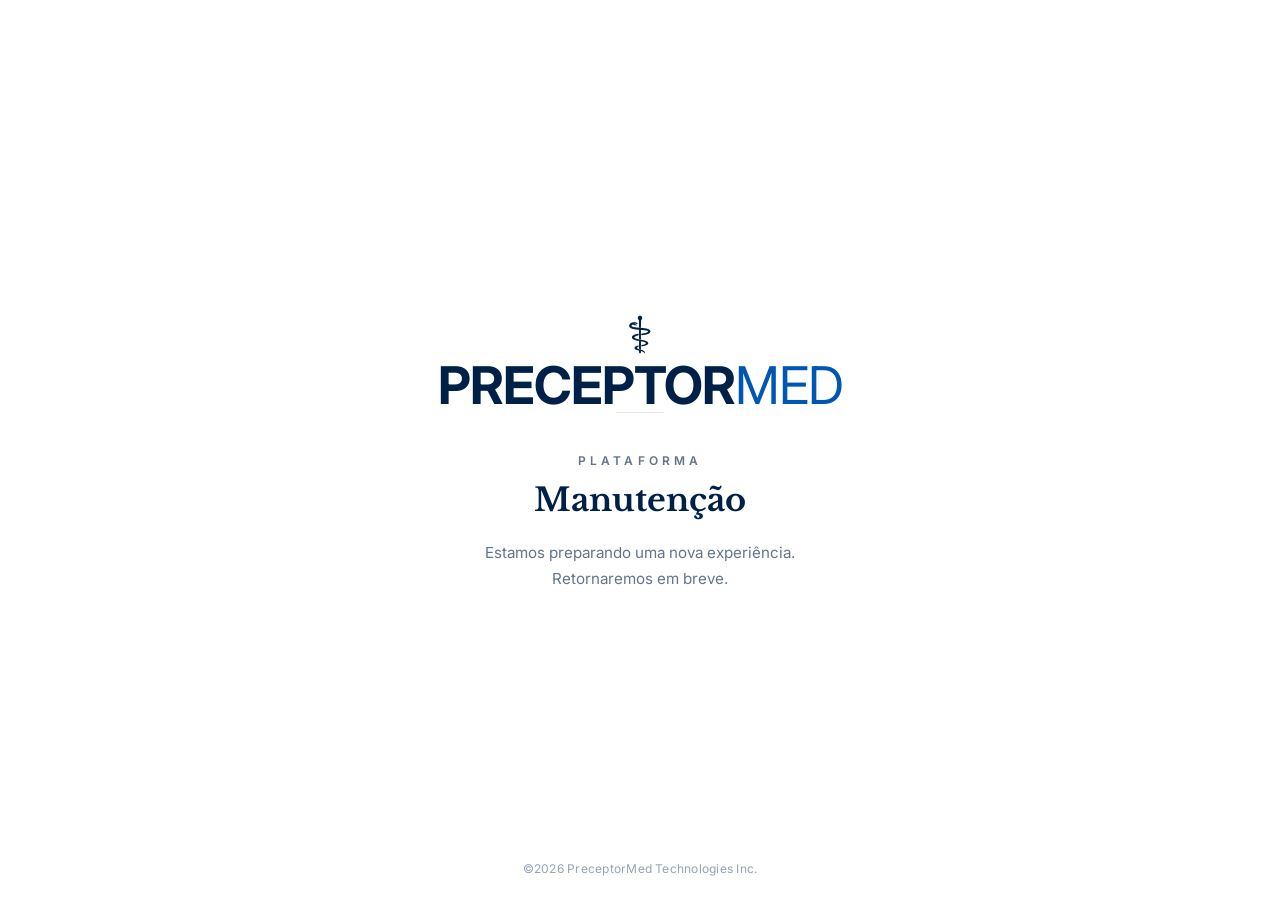
==== commit 5bb94f65: "Alinhar logo da manutenção ao site: brasão à esquerda do nome. Co-authored-by: Cursor <cursoragent@c" ====
--- a/index.html
+++ b/index.html
@@ -1,997 +1,130 @@
-<!DOCTYPE html>
-<html lang="pt-br">
-<head>
-    <meta charset="UTF-8">
-    <meta name="viewport" content="width=device-width, initial-scale=1.0">
-    <title>PreceptorMed | Inteligência Estratégica para Universidades</title>
-    <link href="https://fonts.googleapis.com/css2?family=Libre+Baskerville:wght@700&family=Inter:wght@300;400;500;600;700&display=swap" rel="stylesheet">
-    <style>
-        :root {
-            --oxford-blue: #002147;
-            --med-blue: #0056b3;
-            --soft-white: #F8FAFC;
-            --gold-accent: #B8860B;
-            --neon-green: #39FF14;
-            --text-dark: #1A1A1A;
-            --transition: all 0.3s cubic-bezier(0.4, 0, 0.2, 1);
-        }
-
-        * { margin: 0; padding: 0; box-sizing: border-box; }
-        body { font-family: 'Inter', sans-serif; color: var(--text-dark); background: #FFF; line-height: 1.6; padding-top: 90px; }
-
-        /* ========== HEADER + MEGA MENU ========== */
-        header {
-            background: #FFF;
-            padding: 0 4%;
-            display: grid;
-            grid-template-columns: 1fr auto 1fr;
-            align-items: center;
-            position: fixed;
-            width: 100%;
-            top: 0;
-            z-index: 1000;
-            box-shadow: 0 2px 20px rgba(0,0,0,0.05);
-            height: 90px;
-        }
-
-        .logo-area {
-            display: flex;
-            align-items: center;
-            gap: 8px;
-            text-decoration: none;
-            justify-self: start;
-        }
-        .logo-symbol { font-size: 1.8rem; color: var(--oxford-blue); }
-        .logo-text { font-size: 1.5rem; font-weight: 700; color: var(--oxford-blue); letter-spacing: -1px; }
-        .logo-text span { color: var(--med-blue); font-weight: 400; }
-
-        nav {
-            justify-self: center;
-            height: 100%;
-        }
-        nav > ul {
-            display: flex;
-            list-style: none;
-            gap: 4px;
-            height: 100%;
-            align-items: center;
-            justify-content: center;
-        }
-        .nav-item {
-            position: static;
-            height: 100%;
-            display: flex;
-            align-items: center;
-        }
-        .nav-label {
-            color: var(--oxford-blue);
-            font-size: 0.8rem;
-            font-weight: 700;
-            text-transform: uppercase;
-            padding: 0 18px;
-            letter-spacing: 0.4px;
-            cursor: default;
-            height: 100%;
-            display: flex;
-            align-items: center;
-            border-bottom: 3px solid transparent;
-            transition: var(--transition);
-        }
-        .nav-item:hover .nav-label {
-            color: var(--med-blue);
-            border-bottom-color: var(--med-blue);
-        }
-
-        /* Mega panel */
-        .mega-menu {
-            display: none;
-            position: absolute;
-            left: 0;
-            right: 0;
-            top: 90px;
-            background: #FFF;
-            box-shadow: 0 24px 48px rgba(0,33,71,0.12);
-            border-top: 1px solid #E8EEF5;
-            padding: 48px 6%;
-            z-index: 999;
-        }
-        .nav-item:hover .mega-menu { display: block; }
-
-        .mega-inner {
-            max-width: 1200px;
-            margin: 0 auto;
-            display: grid;
-            grid-template-columns: 1.2fr 1fr 1fr 1fr;
-            gap: 40px;
-        }
-        .mega-intro h4 {
-            font-family: 'Libre Baskerville', serif;
-            font-size: 1.25rem;
-            color: var(--oxford-blue);
-            margin-bottom: 12px;
-        }
-        .mega-intro p {
-            font-size: 0.9rem;
-            color: #64748B;
-            margin-bottom: 20px;
-            line-height: 1.6;
-        }
-        .mega-intro a {
-            color: var(--med-blue);
-            font-size: 0.8rem;
-            font-weight: 700;
-            text-transform: uppercase;
-            text-decoration: none;
-            letter-spacing: 0.5px;
-        }
-        .mega-col h5 {
-            font-size: 0.7rem;
-            text-transform: uppercase;
-            letter-spacing: 1.5px;
-            color: #94A3B8;
-            margin-bottom: 18px;
-            font-weight: 700;
-        }
-        .mega-col a {
-            display: block;
-            text-decoration: none;
-            color: var(--oxford-blue);
-            padding: 10px 0;
-            font-size: 0.9rem;
-            font-weight: 500;
-            border-bottom: 1px solid #F1F5F9;
-            transition: var(--transition);
-        }
-        .mega-col a:hover { color: var(--med-blue); padding-left: 6px; }
-        .mega-col a small {
-            display: block;
-            font-size: 0.75rem;
-            color: #94A3B8;
-            font-weight: 400;
-            margin-top: 2px;
-        }
-
-        .auth-buttons {
-            display: flex;
-            gap: 20px;
-            align-items: center;
-            justify-self: end;
-        }
-        .btn-cadastro {
-            text-decoration: none;
-            color: var(--oxford-blue);
-            font-size: 0.75rem;
-            font-weight: 700;
-            text-transform: uppercase;
-            transition: var(--transition);
-        }
-        .btn-cadastro:hover { color: var(--med-blue); }
-        .btn-login-main {
-            text-decoration: none;
-            background: var(--oxford-blue);
-            color: #FFF;
-            padding: 12px 25px;
-            font-size: 0.75rem;
-            font-weight: 700;
-            text-transform: uppercase;
-            border-radius: 2px;
-            transition: var(--transition);
-        }
-        .btn-login-main:hover { transform: scale(1.05); }
-
-        /* ========== HERO ========== */
-        .hero {
-            padding: 80px 8%;
-            background: linear-gradient(rgba(0,33,71,0.02), rgba(0,33,71,0.05));
-            display: flex;
-            align-items: center;
-            gap: 50px;
-            min-height: 70vh;
-        }
-        .hero-content { flex: 1.2; }
-        .hero-tag {
-            background: var(--oxford-blue);
-            color: white;
-            padding: 6px 15px;
-            font-size: 0.7rem;
-            font-weight: 700;
-            letter-spacing: 2px;
-            border-radius: 2px;
-            margin-bottom: 25px;
-            display: inline-block;
-        }
-        .hero-content h1 {
-            font-family: 'Libre Baskerville', serif;
-            font-size: 3.2rem;
-            color: var(--oxford-blue);
-            line-height: 1.2;
-            margin-bottom: 30px;
-        }
-        .hero-content p {
-            font-size: 1.2rem;
-            color: #444;
-            margin-bottom: 40px;
-            border-left: 4px solid var(--gold-accent);
-            padding-left: 25px;
-        }
-        .hero-image { flex: 0.8; }
-        .hero-image img {
-            width: 100%;
-            border-radius: 4px;
-            box-shadow: 20px 20px 0 var(--oxford-blue);
-        }
-
-        /* ========== STRATEGY ========== */
-        .strategy-section { padding: 100px 8%; background: #FFF; }
-        .strategy-header { text-align: center; max-width: 900px; margin: 0 auto 80px; }
-        .strategy-header h2 {
-            font-family: 'Libre Baskerville', serif;
-            font-size: 2.5rem;
-            color: var(--oxford-blue);
-            margin-bottom: 20px;
-        }
-        .stats-grid {
-            display: grid;
-            grid-template-columns: repeat(3, 1fr);
-            gap: 30px;
-            margin-bottom: 80px;
-            text-align: center;
-        }
-        .stat-item h3 {
-            font-size: 2.5rem;
-            color: var(--med-blue);
-            font-family: 'Libre Baskerville', serif;
-        }
-        .stat-item p {
-            font-size: 0.85rem;
-            text-transform: uppercase;
-            letter-spacing: 1px;
-            font-weight: 600;
-            color: #666;
-        }
-        .intervention-grid { display: grid; grid-template-columns: 1fr 1fr; gap: 40px; }
-        .int-card {
-            padding: 50px;
-            border: 1px solid #EEE;
-            border-top: 5px solid var(--oxford-blue);
-            transition: var(--transition);
-        }
-        .int-card:hover {
-            box-shadow: 0 20px 40px rgba(0,0,0,0.05);
-            transform: translateY(-10px);
-        }
-        .int-card h4 {
-            font-family: 'Libre Baskerville', serif;
-            font-size: 1.5rem;
-            color: var(--oxford-blue);
-            margin-bottom: 20px;
-        }
-        .int-card ul { list-style: none; margin-top: 20px; }
-        .int-card ul li {
-            margin-bottom: 10px;
-            font-size: 0.9rem;
-            color: #555;
-            display: flex;
-            gap: 10px;
-        }
-        .int-card ul li::before { content: "•"; color: var(--gold-accent); font-weight: bold; }
-
-        .cta-box {
-            margin-top: 80px;
-            background: var(--soft-white);
-            padding: 60px;
-            text-align: center;
-            border-radius: 4px;
-            border: 1px solid #E2E8F0;
-        }
-        .btn-consultor {
-            background: var(--neon-green);
-            color: var(--oxford-blue);
-            padding: 20px 40px;
-            text-decoration: none;
-            font-weight: 800;
-            font-size: 0.9rem;
-            text-transform: uppercase;
-            display: inline-block;
-            transition: var(--transition);
-            border-radius: 4px;
-        }
-        .btn-consultor:hover {
-            transform: scale(1.05);
-            box-shadow: 0 0 20px rgba(57, 255, 20, 0.4);
-        }
-
-        /* ========== 4 NOVAS SEÇÕES ========== */
-        .section-label {
-            font-size: 0.7rem;
-            font-weight: 700;
-            letter-spacing: 2px;
-            text-transform: uppercase;
-            color: var(--med-blue);
-            margin-bottom: 14px;
-            display: block;
-        }
-        .section-title {
-            font-family: 'Libre Baskerville', serif;
-            font-size: 2.2rem;
-            color: var(--oxford-blue);
-            margin-bottom: 16px;
-            line-height: 1.25;
-        }
-        .section-lead {
-            font-size: 1.05rem;
-            color: #64748B;
-            max-width: 640px;
-            line-height: 1.7;
-        }
-
-        /* 1. Metodologia Global */
-        .sec-metodologia {
-            padding: 100px 8%;
-            background: var(--oxford-blue);
-            color: #FFF;
-        }
-        .sec-metodologia .section-label { color: var(--gold-accent); }
-        .sec-metodologia .section-title { color: #FFF; }
-        .sec-metodologia .section-lead { color: #94A3B8; margin-bottom: 50px; }
-        .method-grid {
-            display: grid;
-            grid-template-columns: repeat(4, 1fr);
-            gap: 24px;
-        }
-        .method-card {
-            background: rgba(255,255,255,0.06);
-            border: 1px solid rgba(255,255,255,0.1);
-            padding: 32px 28px;
-            transition: var(--transition);
-        }
-        .method-card:hover { background: rgba(255,255,255,0.1); transform: translateY(-4px); }
-        .method-num {
-            font-family: 'Libre Baskerville', serif;
-            font-size: 2rem;
-            color: var(--gold-accent);
-            margin-bottom: 16px;
-        }
-        .method-card h4 { font-size: 1.05rem; margin-bottom: 10px; color: #FFF; }
-        .method-card p { font-size: 0.88rem; color: #94A3B8; line-height: 1.6; }
-
-        /* 2. Dashboard 360 */
-        .sec-dashboard {
-            padding: 100px 8%;
-            background: #FFF;
-            display: grid;
-            grid-template-columns: 1fr 1fr;
-            gap: 60px;
-            align-items: center;
-        }
-        .dash-panel {
-            background: linear-gradient(145deg, #001529 0%, #002147 100%);
-            padding: 40px;
-            border-radius: 4px;
-            box-shadow: 16px 16px 0 #E2E8F0;
-        }
-        .dash-row {
-            display: flex;
-            justify-content: space-between;
-            align-items: center;
-            padding: 18px 0;
-            border-bottom: 1px solid rgba(255,255,255,0.08);
-        }
-        .dash-row:last-child { border-bottom: none; }
-        .dash-row span { color: #94A3B8; font-size: 0.85rem; }
-        .dash-row strong { color: #FFF; font-size: 1.1rem; }
-        .dash-row .ok { color: var(--neon-green); }
-        .dash-features { list-style: none; margin-top: 32px; }
-        .dash-features li {
-            padding: 12px 0 12px 28px;
-            position: relative;
-            font-size: 0.95rem;
-            color: #475569;
-            border-bottom: 1px solid #F1F5F9;
-        }
-        .dash-features li::before {
-            content: "";
-            position: absolute;
-            left: 0;
-            top: 18px;
-            width: 10px;
-            height: 10px;
-            background: var(--med-blue);
-            border-radius: 1px;
-        }
-
-        /* 3. Rede de Preceptores */
-        .sec-preceptores {
-            padding: 100px 8%;
-            background: var(--soft-white);
-            text-align: center;
-        }
-        .sec-preceptores .section-lead { margin: 0 auto 50px; }
-        .preceptor-grid {
-            display: grid;
-            grid-template-columns: repeat(3, 1fr);
-            gap: 28px;
-            text-align: left;
-        }
-        .preceptor-card {
-            background: #FFF;
-            padding: 40px 36px;
-            border: 1px solid #E2E8F0;
-            transition: var(--transition);
-        }
-        .preceptor-card:hover {
-            box-shadow: 0 16px 40px rgba(0,33,71,0.08);
-            border-color: transparent;
-        }
-        .preceptor-icon {
-            width: 48px;
-            height: 48px;
-            background: var(--oxford-blue);
-            color: #FFF;
-            display: flex;
-            align-items: center;
-            justify-content: center;
-            font-size: 1.3rem;
-            margin-bottom: 22px;
-        }
-        .preceptor-card h4 {
-            font-family: 'Libre Baskerville', serif;
-            font-size: 1.25rem;
-            color: var(--oxford-blue);
-            margin-bottom: 12px;
-        }
-        .preceptor-card p { font-size: 0.92rem; color: #64748B; line-height: 1.65; }
-
-        /* 4. Conformidade MEC */
-        .sec-conformidade {
-            padding: 100px 8%;
-            background: #FFF;
-        }
-        .conf-wrap {
-            display: grid;
-            grid-template-columns: 1fr 1.1fr;
-            gap: 60px;
-            align-items: start;
-        }
-        .conf-list { list-style: none; margin-top: 36px; }
-        .conf-list li {
-            display: grid;
-            grid-template-columns: 56px 1fr;
-            gap: 20px;
-            padding: 22px 0;
-            border-bottom: 1px solid #F1F5F9;
-        }
-        .conf-list .badge {
-            width: 56px;
-            height: 56px;
-            background: var(--soft-white);
-            color: var(--oxford-blue);
-            font-family: 'Libre Baskerville', serif;
-            font-size: 1.1rem;
-            font-weight: 700;
-            display: flex;
-            align-items: center;
-            justify-content: center;
-            border: 1px solid #E2E8F0;
-        }
-        .conf-list h4 { color: var(--oxford-blue); font-size: 1.05rem; margin-bottom: 6px; }
-        .conf-list p { font-size: 0.88rem; color: #64748B; }
-        .conf-aside {
-            background: linear-gradient(160deg, var(--oxford-blue), #003366);
-            color: #FFF;
-            padding: 48px 40px;
-            min-height: 100%;
-        }
-        .conf-aside h3 {
-            font-family: 'Libre Baskerville', serif;
-            font-size: 1.6rem;
-            margin-bottom: 16px;
-        }
-        .conf-aside p { color: #94A3B8; font-size: 0.95rem; margin-bottom: 28px; line-height: 1.7; }
-        .conf-aside .metric {
-            display: flex;
-            justify-content: space-between;
-            padding: 16px 0;
-            border-top: 1px solid rgba(255,255,255,0.1);
-            font-size: 0.9rem;
-        }
-        .conf-aside .metric strong { color: var(--neon-green); }
-
-        /* ========== MEGA FOOTER ========== */
-        footer {
-            background: #001529;
-            color: #94A3B8;
-            padding: 0;
-            border-top: 5px solid var(--med-blue);
-        }
-        .mega-footer-top {
-            padding: 70px 6% 50px;
-            display: grid;
-            grid-template-columns: 1.4fr 1fr 1fr 1fr 1fr;
-            gap: 40px;
-            max-width: 1400px;
-            margin: 0 auto;
-        }
-        .footer-brand h4 {
-            color: white;
-            font-size: 1.5rem;
-            margin-bottom: 14px;
-            letter-spacing: -0.5px;
-        }
-        .footer-brand h4 span { color: var(--med-blue); }
-        .footer-brand > p {
-            font-size: 0.9rem;
-            line-height: 1.7;
-            margin-bottom: 28px;
-            max-width: 280px;
-        }
-        .footer-address {
-            font-size: 0.82rem;
-            line-height: 1.7;
-        }
-        .footer-address strong {
-            display: block;
-            color: #FFF;
-            font-size: 0.75rem;
-            text-transform: uppercase;
-            letter-spacing: 1px;
-            margin-bottom: 8px;
-        }
-        .mega-footer-col h5 {
-            color: #FFF;
-            font-size: 0.75rem;
-            text-transform: uppercase;
-            letter-spacing: 1.5px;
-            margin-bottom: 22px;
-            font-weight: 700;
-        }
-        .mega-footer-col a,
-        .mega-footer-col span {
-            display: block;
-            font-size: 0.88rem;
-            color: #94A3B8;
-            text-decoration: none;
-            margin-bottom: 12px;
-            transition: var(--transition);
-        }
-        .mega-footer-col a:hover { color: #FFF; padding-left: 4px; }
-
-        .mega-footer-mid {
-            border-top: 1px solid rgba(255,255,255,0.06);
-            border-bottom: 1px solid rgba(255,255,255,0.06);
-            padding: 36px 6%;
-            display: grid;
-            grid-template-columns: repeat(4, 1fr);
-            gap: 24px;
-            max-width: 1400px;
-            margin: 0 auto;
-        }
-        .footer-pill {
-            background: rgba(255,255,255,0.04);
-            padding: 20px 22px;
-            border: 1px solid rgba(255,255,255,0.06);
-        }
-        .footer-pill strong {
-            display: block;
-            color: #FFF;
-            font-size: 0.85rem;
-            margin-bottom: 4px;
-        }
-        .footer-pill span { font-size: 0.8rem; color: #64748B; }
-
-        .mega-footer-bottom {
-            padding: 28px 6%;
-            display: flex;
-            justify-content: space-between;
-            align-items: center;
-            flex-wrap: wrap;
-            gap: 16px;
-            max-width: 1400px;
-            margin: 0 auto;
-            font-size: 0.8rem;
-        }
-        .mega-footer-bottom .legal-links {
-            display: flex;
-            gap: 24px;
-        }
-        .mega-footer-bottom a {
-            color: #64748B;
-            text-decoration: none;
-        }
-        .mega-footer-bottom a:hover { color: #FFF; }
-
-        @media (max-width: 1100px) {
-            header { grid-template-columns: auto 1fr auto; padding: 0 3%; }
-            .mega-inner { grid-template-columns: 1fr 1fr; }
-            .method-grid { grid-template-columns: 1fr 1fr; }
-            .mega-footer-top { grid-template-columns: 1fr 1fr 1fr; }
-            .mega-footer-mid { grid-template-columns: 1fr 1fr; }
-            .sec-dashboard, .conf-wrap { grid-template-columns: 1fr; }
-            .preceptor-grid { grid-template-columns: 1fr; }
-            .intervention-grid { grid-template-columns: 1fr; }
-            .hero { flex-direction: column; }
-            .hero-content h1 { font-size: 2.2rem; }
-            .stats-grid { grid-template-columns: 1fr; }
-        }
-        @media (max-width: 720px) {
-            nav { display: none; }
-            header { display: flex; justify-content: space-between; }
-            .mega-footer-top { grid-template-columns: 1fr; }
-            .method-grid { grid-template-columns: 1fr; }
-        }
-    </style>
-    <link rel="stylesheet" href="widgets.css">
-</head>
-<body>
-
-<header>
-    <a href="index.html" class="logo-area">
-        <span class="logo-symbol">⚕</span>
-        <div class="logo-text">PRECEPTOR<span>MED</span></div>
-    </a>
-
-    <nav>
-        <ul>
-            <li class="nav-item">
-                <span class="nav-label">Empresa</span>
-                <div class="mega-menu">
-                    <div class="mega-inner">
-                        <div class="mega-intro">
-                            <h4>Sobre a PreceptorMed</h4>
-                            <p>Tecnologia e preceptoria sênior para elevar a performance acadêmica de cursos de medicina no Brasil.</p>
-                            <a href="quem-somos.html">Conhecer a empresa</a>
-                        </div>
-                        <div class="mega-col">
-                            <h5>Institucional</h5>
-                            <a href="quem-somos.html">Quem Somos<small>História, missão e valores</small></a>
-                            <a href="metodologia.html">Metodologia<small>Padrões Harvard & Toronto</small></a>
-                            <a href="empresa.html">Soluções Corporativas<small>Blindagem institucional</small></a>
-                        </div>
-                        <div class="mega-col">
-                            <h5>Governança</h5>
-                            <a href="compliance.html">Compliance<small>Segurança e conformidade</small></a>
-                            <a href="contatos.html">Contato<small>Fale com nossa equipe</small></a>
-                        </div>
-                        <div class="mega-col">
-                            <h5>Marca</h5>
-                            <a href="mailto:contato@preceptormed.com">Imprensa<small>contato@preceptormed.com</small></a>
-                            <a href="faq.html">Perguntas Frequentes<small>Dúvidas institucionais</small></a>
-                        </div>
-                    </div>
-                </div>
-            </li>
-            <li class="nav-item">
-                <span class="nav-label">Universidades</span>
-                <div class="mega-menu">
-                    <div class="mega-inner">
-                        <div class="mega-intro">
-                            <h4>Para Reitorias e Mantenedoras</h4>
-                            <p>Dashboards, rede de preceptores e dossiês técnicos para blindagem acadêmica e elevação de notas MEC.</p>
-                            <a href="universidades.html">Ver soluções</a>
-                        </div>
-                        <div class="mega-col">
-                            <h5>Plataforma</h5>
-                            <a href="universidades.html">Dashboard Reitoria 360º<small>Visão executiva em tempo real</small></a>
-                            <a href="preceptores.html">Rede de Preceptores<small>Médicos RQE +5 anos</small></a>
-                        </div>
-                        <div class="mega-col">
-                            <h5>Resultados</h5>
-                            <a href="metodologia.html">Intervenção Pedagógica<small>Internato e ENAMED</small></a>
-                            <a href="compliance.html">Conformidade MEC<small>Dossiês e relatórios</small></a>
-                        </div>
-                        <div class="mega-col">
-                            <h5>Alunos</h5>
-                            <a href="cadastre-se.html">Portal do Aluno<small>Acesso à plataforma</small></a>
-                            <a href="faq.html">Modelos de Parceria<small>B2B institucional</small></a>
-                        </div>
-                    </div>
-                </div>
-            </li>
-            <li class="nav-item">
-                <span class="nav-label">Médicos</span>
-                <div class="mega-menu">
-                    <div class="mega-inner">
-                        <div class="mega-intro">
-                            <h4>Portal do Preceptor</h4>
-                            <p>Ferramentas de supervisão, compliance e benefícios exclusivos para médicos preceptores sêniores.</p>
-                            <a href="medicos.html">Área do médico</a>
-                        </div>
-                        <div class="mega-col">
-                            <h5>Operação</h5>
-                            <a href="medicos.html">Dashboard Preceptor 360º<small>Gestão de internos</small></a>
-                            <a href="preceptores.html">Ser Preceptor<small>Requisitos e adesão</small></a>
-                        </div>
-                        <div class="mega-col">
-                            <h5>Segurança</h5>
-                            <a href="compliance.html">Compliance & Segurança<small>Protocolos e LGPD</small></a>
-                            <a href="faq.html">Clube de Benefícios<small>Vantagens exclusivas</small></a>
-                        </div>
-                        <div class="mega-col">
-                            <h5>Suporte</h5>
-                            <a href="contatos.html">Central de Ajuda<small>Atendimento ao preceptor</small></a>
-                            <a href="cadastre-se.html">Cadastro Médico<small>Entrar na rede</small></a>
-                        </div>
-                    </div>
-                </div>
-            </li>
-            <li class="nav-item">
-                <span class="nav-label">FAQ</span>
-                <div class="mega-menu">
-                    <div class="mega-inner">
-                        <div class="mega-intro">
-                            <h4>Central de Ajuda</h4>
-                            <p>Respostas rápidas sobre parcerias, operação da plataforma e canais de ouvidoria.</p>
-                            <a href="faq.html">Abrir FAQ completo</a>
-                        </div>
-                        <div class="mega-col">
-                            <h5>Conteúdo</h5>
-                            <a href="faq.html">Dúvidas Frequentes<small>Universidades e médicos</small></a>
-                            <a href="empresa.html">Modelos de Parceria<small>Contratos e escopos</small></a>
-                        </div>
-                        <div class="mega-col">
-                            <h5>Relacionamento</h5>
-                            <a href="contatos.html">Ouvidoria<small>Canal formal de escuta</small></a>
-                            <a href="contatos.html">Fale Conosco<small>Comercial e suporte</small></a>
-                        </div>
-                        <div class="mega-col">
-                            <h5>Legal</h5>
-                            <a href="compliance.html">Termos e Privacidade<small>Políticas institucionais</small></a>
-                            <a href="mailto:contato@preceptormed.com">Compliance<small>compliance@preceptormed.com</small></a>
-                        </div>
-                    </div>
-                </div>
-            </li>
-        </ul>
-    </nav>
-
-    <div class="auth-buttons">
-        <a href="cadastre-se.html" class="btn-cadastro">Cadastro</a>
-        <a href="cadastre-se.html" class="btn-login-main">Login</a>
-    </div>
-</header>
-
-<section class="hero">
-    <div class="hero-content">
-        <span class="hero-tag">GLOBAL MEDICAL STANDARDS</span>
-        <h1>Excelência Acadêmica sob o 'Olhar do Mestre'.</h1>
-        <p>"Estamos trazendo para o Brasil o modelo de <strong>Clinical Preceptoring</strong> utilizado em Harvard e na Universidade de Toronto. Onde o internato falha por falta de braços, a PreceptorMed entra com tecnologia e a expertise sênior."</p>
-    </div>
-    <div class="hero-image">
-        <img src="https://images.unsplash.com/photo-1576091160550-2173dba999ef?auto=format&fit=crop&w=800&q=80" alt="Medical Mentoring">
-    </div>
-</section>
-
-<section class="strategy-section">
-    <div class="strategy-header">
-        <h2>Inteligência Estratégica para Universidades</h2>
-        <p>A PreceptorMed é desenvolvida pelo Grupo da ©2026 Preceptor Technologies Inc. Especializada em blindagem institucional e elevação de performance acadêmica através de preceptoria de alta complexidade.</p>
-    </div>
-
-    <div class="stats-grid">
-        <div class="stat-item"><h3>99</h3><p>Instituições Monitoradas</p></div>
-        <div class="stat-item"><h3>+5 Anos</h3><p>Experiência dos Preceptores</p></div>
-        <div class="stat-item"><h3>100%</h3><p>Foco em Conformidade MEC</p></div>
-    </div>
-
-    <div class="intervention-grid">
-        <div class="int-card">
-            <h4>Unidade de Intervenção Pedagógica</h4>
-            <p>Atuamos em cursos de medicina com avaliações críticas (1 e 2 no MEC), implementando uma nova camada de preceptoria que resolve a falta de acompanhamento prático.</p>
-            <ul>
-                <li>Suporte ao internato em tempo real.</li>
-                <li>Metodologia baseada em padrões de Toronto e Harvard.</li>
-                <li>Monitoramento de proficiência para o ENAMED.</li>
-            </ul>
-        </div>
-        <div class="int-card">
-            <h4>Blindagem Jurídico-Administrativa</h4>
-            <p>Como braço da PreceptorMed, fornecemos subsídios técnicos para que o jurídico das faculdades possa contestar ou atender medidas cautelares com provas de melhoria real.</p>
-            <ul>
-                <li>Dossiês de conformidade técnica.</li>
-                <li>Relatórios mensais de supervisão acadêmica.</li>
-                <li>Garantia de qualidade na preceptoria externa.</li>
-            </ul>
-        </div>
-        <div class="int-card">
-            <h4>Gestão de Redes de Preceptoria</h4>
-            <p>Terceirização inteligente da responsabilidade técnica do internato. Eliminamos o passivo logístico da faculdade na contratação e gestão de médicos preceptores.</p>
-            <ul>
-                <li>Seleção e curadoria de médicos sêniores.</li>
-                <li>Escalabilidade nacional via plataforma digital.</li>
-                <li>Redução de custos operacionais fixos.</li>
-            </ul>
-        </div>
-        <div class="int-card">
-            <h4>Fundo de Apoio Científico</h4>
-            <p>Modelo de negócio sustentável onde a universidade recebe suporte financeiro para pesquisa a partir da adesão dos alunos à plataforma.</p>
-            <ul>
-                <li>Investimento em infraestrutura institucional.</li>
-                <li>Fomento à produção científica local.</li>
-                <li>Alinhamento de interesses entre Aluno e Mantenedora.</li>
-            </ul>
-        </div>
-    </div>
-
-    <div class="cta-box">
-        <h3 style="font-family: 'Libre Baskerville', serif; margin-bottom: 20px;">Proteja o Credenciamento da sua Instituição</h3>
-        <p style="margin-bottom: 30px;">Solicite uma análise preliminar de risco acadêmico e descubra como a PreceptorMed pode elevar a nota da sua faculdade.</p>
-        <a href="mailto:contato@preceptormed.com" class="btn-consultor">Falar com um Consultor Corporativo</a>
-    </div>
-</section>
-
-<!-- SEÇÃO 1: Metodologia Global -->
-<section class="sec-metodologia">
-    <span class="section-label">Metodologia</span>
-    <h2 class="section-title">Padrão global de Clinical Preceptoring</h2>
-    <p class="section-lead">Quatro pilares inspirados em Harvard e Toronto, adaptados à realidade regulatória e operacional das escolas médicas brasileiras.</p>
-    <div class="method-grid">
-        <div class="method-card">
-            <div class="method-num">01</div>
-            <h4>Olhar do Mestre</h4>
-            <p>Supervisão sênior contínua, com feedback estruturado e correção de rota no internato.</p>
-        </div>
-        <div class="method-card">
-            <div class="method-num">02</div>
-            <h4>Competências Clínicas</h4>
-            <p>Rubricas objetivas de performance alinhadas a indicadores ENAMED e MEC.</p>
-        </div>
-        <div class="method-card">
-            <div class="method-num">03</div>
-            <h4>Evidência Documentada</h4>
-            <p>Cada interação gera trilha auditável para reitoria, jurídico e órgãos reguladores.</p>
-        </div>
-        <div class="method-card">
-            <div class="method-num">04</div>
-            <h4>Escala Nacional</h4>
-            <p>Rede digital de preceptores permitindo cobertura multi-campus sem perda de qualidade.</p>
-        </div>
-    </div>
-</section>
-
-<!-- SEÇÃO 2: Dashboard 360 -->
-<section class="sec-dashboard">
-    <div>
-        <span class="section-label">Tecnologia</span>
-        <h2 class="section-title">Dashboard Reitoria 360º</h2>
-        <p class="section-lead">Visão executiva da preceptoria, risco acadêmico e conformidade, em um único painel para decisão institucional.</p>
-        <ul class="dash-features">
-            <li>Mapa de risco por curso, turma e hospital de ensino</li>
-            <li>Indicadores de supervisão e presença de preceptores</li>
-            <li>Alertas automáticos de não conformidade</li>
-            <li>Exportação de dossiês para processos MEC</li>
-        </ul>
-    </div>
-    <div class="dash-panel">
-        <div class="dash-row"><span>Instituições ativas</span><strong>99</strong></div>
-        <div class="dash-row"><span>Taxa de supervisão</span><strong class="ok">98,4%</strong></div>
-        <div class="dash-row"><span>Preceptores RQE +5</span><strong>1.240</strong></div>
-        <div class="dash-row"><span>Alertas abertos</span><strong>12</strong></div>
-        <div class="dash-row"><span>Conformidade média</span><strong class="ok">Verde</strong></div>
-    </div>
-</section>
-
-<!-- SEÇÃO 3: Rede de Preceptores -->
-<section class="sec-preceptores">
-    <span class="section-label">Rede Nacional</span>
-    <h2 class="section-title">Médicos preceptores de elite</h2>
-    <p class="section-lead">Curadoria rigorosa de profissionais com RQE e experiência comprovada, prontos para elevar o internato da sua instituição.</p>
-    <div class="preceptor-grid">
-        <div class="preceptor-card">
-            <div class="preceptor-icon">⚕</div>
-            <h4>Seleção e Curadoria</h4>
-            <p>Critérios técnicos, validação de RQE e histórico clínico antes de qualquer alocação em campo.</p>
-        </div>
-        <div class="preceptor-card">
-            <div class="preceptor-icon">◈</div>
-            <h4>Alocação Inteligente</h4>
-            <p>Matching por especialidade, carga horária e necessidade pedagógica de cada unidade hospitalar.</p>
-        </div>
-        <div class="preceptor-card">
-            <div class="preceptor-icon">▣</div>
-            <h4>Gestão Contínua</h4>
-            <p>Acompanhamento de performance, substituição ágil e relatórios mensais para a coordenação do curso.</p>
-        </div>
-    </div>
-</section>
-
-<!-- SEÇÃO 4: Conformidade MEC -->
-<section class="sec-conformidade">
-    <div class="conf-wrap">
-        <div>
-            <span class="section-label">Governança</span>
-            <h2 class="section-title">Conformidade MEC e blindagem institucional</h2>
-            <p class="section-lead">Da sala de aula ao jurídico: evidências concretas para proteger credenciamento e responder a medidas cautelares.</p>
-            <ul class="conf-list">
-                <li>
-                    <div class="badge">01</div>
-                    <div>
-                        <h4>Dossiês técnicos</h4>
-                        <p>Compilação automática de supervisões, cargas e indicadores por período avaliativo.</p>
-                    </div>
-                </li>
-                <li>
-                    <div class="badge">02</div>
-                    <div>
-                        <h4>Trilha auditável</h4>
-                        <p>Registros com carimbo temporal para auditorias internas e externas.</p>
-                    </div>
-                </li>
-                <li>
-                    <div class="badge">03</div>
-                    <div>
-                        <h4>Suporte ao jurídico</h4>
-                        <p>Material preparado para contestações e atendimento a exigências regulatórias.</p>
-                    </div>
-                </li>
-            </ul>
-        </div>
-        <aside class="conf-aside">
-            <h3>Pronto para a próxima avaliação?</h3>
-            <p>Receba um diagnóstico preliminar de risco acadêmico e um plano de intervenção de preceptoria sob medida.</p>
-            <div class="metric"><span>Foco regulatório</span><strong>MEC / ENAMED</strong></div>
-            <div class="metric"><span>Tempo médio de setup</span><strong>30 dias</strong></div>
-            <div class="metric"><span>Modelo</span><strong>B2B Institucional</strong></div>
-            <a href="mailto:contato@preceptormed.com" class="btn-consultor" style="margin-top: 32px;">Solicitar diagnóstico</a>
-        </aside>
-    </div>
-</section>
-
-<footer>
-    <div class="mega-footer-top">
-        <div class="footer-brand">
-            <h4>PRECEPTOR<span>MED</span></h4>
-            <p>©2026 Preceptor Technologies Inc. Líder em soluções de preceptoria médica de elite para universidades e redes hospitalares de ensino.</p>
-            <div class="footer-address">
-                <strong>Sede Administrativa</strong>
-                Belo Horizonte, Rua Alagoas, 1000 · Savassi<br>
-                contato@preceptormed.com<br>
-                CNPJ 55.444.333/0001-22
-            </div>
-        </div>
-        <div class="mega-footer-col">
-            <h5>Empresa</h5>
-            <a href="quem-somos.html">Quem Somos</a>
-            <a href="metodologia.html">Metodologia</a>
-            <a href="empresa.html">Soluções Corporativas</a>
-            <a href="compliance.html">Compliance</a>
-            <a href="contatos.html">Contato</a>
-        </div>
-        <div class="mega-footer-col">
-            <h5>Universidades</h5>
-            <a href="universidades.html">Dashboard Reitoria 360º</a>
-            <a href="preceptores.html">Rede de Preceptores</a>
-            <a href="metodologia.html">Intervenção Pedagógica</a>
-            <a href="compliance.html">Conformidade MEC</a>
-            <a href="faq.html">Modelos de Parceria</a>
-        </div>
-        <div class="mega-footer-col">
-            <h5>Médicos</h5>
-            <a href="medicos.html">Dashboard Preceptor</a>
-            <a href="preceptores.html">Ser Preceptor</a>
-            <a href="compliance.html">Segurança & LGPD</a>
-            <a href="cadastre-se.html">Cadastro Médico</a>
-            <a href="faq.html">Clube de Benefícios</a>
-        </div>
-        <div class="mega-footer-col">
-            <h5>Suporte</h5>
-            <a href="faq.html">FAQ</a>
-            <a href="contatos.html">Ouvidoria</a>
-            <a href="contatos.html">Central de Ajuda</a>
-            <a href="mailto:contato@preceptormed.com">Imprensa</a>
-            <a href="cadastre-se.html">Login / Cadastro</a>
-        </div>
-    </div>
-
-    <div class="mega-footer-bottom">
-        <span>©2026 PreceptorMed Technologies Inc. Excelência em Gestão Acadêmica Médica.</span>
-        <div class="legal-links">
-            <a href="compliance.html">Termos de Uso B2B</a>
-            <a href="compliance.html">Privacidade de Dados</a>
-            <a href="compliance.html">Relatórios MEC</a>
-        </div>
-    </div>
-</footer>
-
-    <script src="widgets.js" defer></script>
-</body>
-</html>
+<!DOCTYPE html>
+<html lang="pt-br">
+<head>
+    <meta charset="UTF-8">
+    <meta name="viewport" content="width=device-width, initial-scale=1.0">
+    <meta name="robots" content="noindex, nofollow">
+    <title>PreceptorMed | Manutenção</title>
+    <link href="https://fonts.googleapis.com/css2?family=Libre+Baskerville:wght@700&family=Inter:wght@400;500;600&display=swap" rel="stylesheet">
+    <style>
+        :root {
+            --oxford-blue: #002147;
+            --med-blue: #0056b3;
+            --muted: #64748B;
+            --border: #E2E8F0;
+        }
+
+        * { margin: 0; padding: 0; box-sizing: border-box; }
+
+        html, body {
+            height: 100%;
+        }
+
+        body {
+            font-family: 'Inter', sans-serif;
+            background: #FFFFFF;
+            color: var(--oxford-blue);
+            display: flex;
+            flex-direction: column;
+            align-items: center;
+            justify-content: center;
+            min-height: 100vh;
+            padding: 40px 24px;
+            text-align: center;
+        }
+
+        .wrap {
+            max-width: 640px;
+            width: 100%;
+        }
+
+        .logo-area {
+            display: flex;
+            align-items: center;
+            justify-content: center;
+            gap: clamp(10px, 2vw, 16px);
+            margin-bottom: 48px;
+        }
+
+        .logo-symbol {
+            font-size: clamp(2.2rem, 6vw, 3.2rem);
+            color: var(--oxford-blue);
+            line-height: 1;
+            flex-shrink: 0;
+        }
+
+        .logo-text {
+            font-family: 'Inter', sans-serif;
+            font-size: clamp(2rem, 6.5vw, 3.25rem);
+            font-weight: 700;
+            color: var(--oxford-blue);
+            letter-spacing: -1px;
+            line-height: 1;
+            white-space: nowrap;
+        }
+
+        .logo-text span {
+            color: var(--med-blue);
+            font-weight: 400;
+        }
+
+        .divider {
+            width: 48px;
+            height: 1px;
+            background: var(--border);
+            margin: 0 auto 40px;
+        }
+
+        .status {
+            font-size: 0.75rem;
+            font-weight: 600;
+            letter-spacing: 0.35em;
+            text-transform: uppercase;
+            color: var(--muted);
+            margin-bottom: 12px;
+        }
+
+        .title {
+            font-family: 'Libre Baskerville', Georgia, serif;
+            font-size: clamp(1.5rem, 4vw, 2rem);
+            font-weight: 700;
+            color: var(--oxford-blue);
+            margin-bottom: 20px;
+        }
+
+        .lead {
+            font-size: 0.95rem;
+            color: var(--muted);
+            line-height: 1.7;
+            font-weight: 400;
+            max-width: 400px;
+            margin: 0 auto;
+        }
+
+        footer {
+            position: fixed;
+            bottom: 0;
+            left: 0;
+            right: 0;
+            padding: 24px;
+            font-size: 0.75rem;
+            color: #94A3B8;
+            letter-spacing: 0.02em;
+        }
+    </style>
+</head>
+<body>
+
+    <main class="wrap">
+        <span class="logo-symbol" aria-hidden="true">⚕</span>
+        <h1 class="logo-text">PRECEPTOR<span>MED</span></h1>
+        <div class="divider"></div>
+        <p class="status">Plataforma</p>
+        <h2 class="title">Manutenção</h2>
+        <p class="lead">Estamos preparando uma nova experiência. Retornaremos em breve.</p>
+    </main>
+
+    <footer>©2026 PreceptorMed Technologies Inc.</footer>
+
+</body>
+</html>
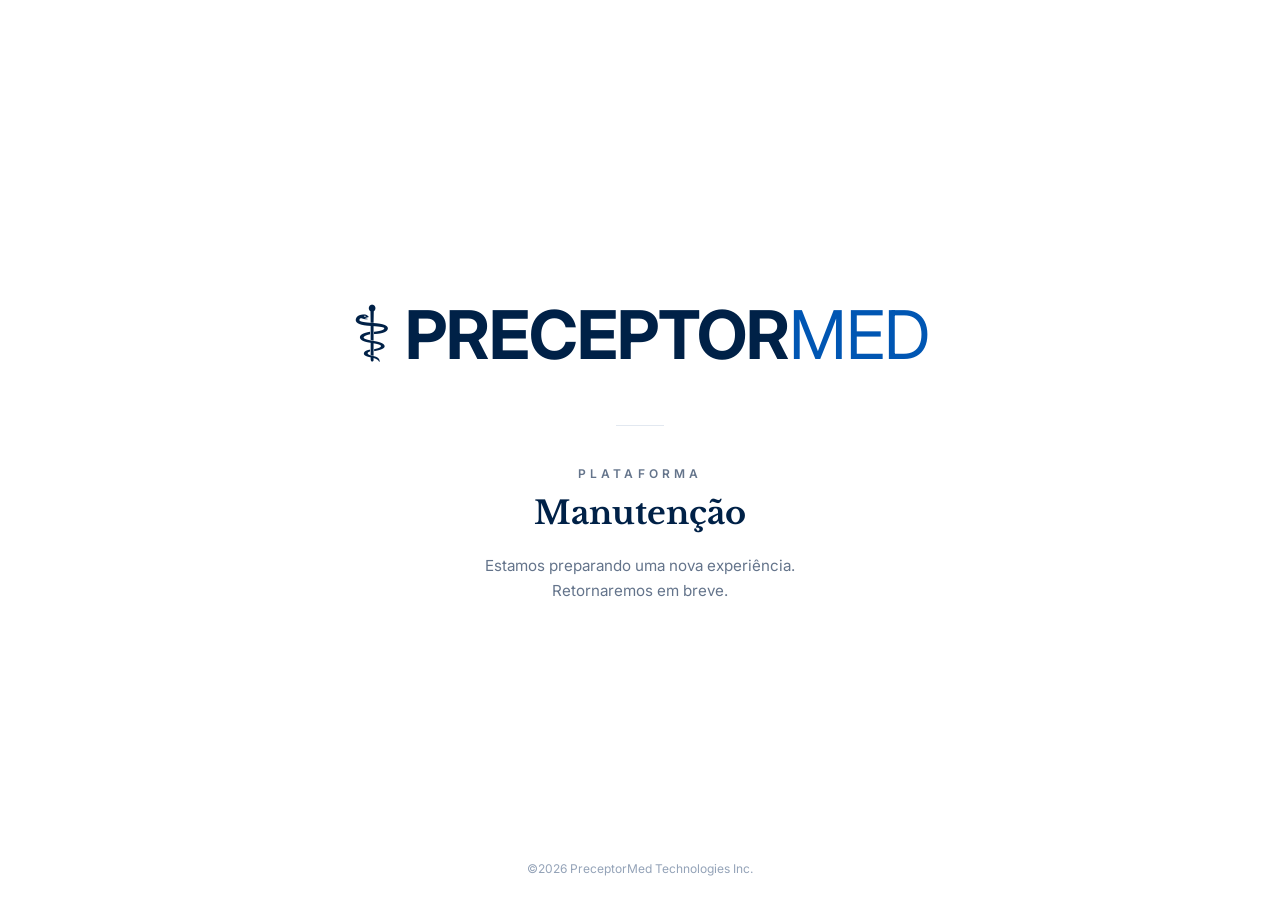
==== commit f32d4d21: "Aumentar logo da manutenção e fixar brasão à esquerda do nome. Co-authored-by: Cursor <cursoragent@c" ====
--- a/index.html
+++ b/index.html
@@ -5,7 +5,7 @@
     <meta name="viewport" content="width=device-width, initial-scale=1.0">
     <meta name="robots" content="noindex, nofollow">
     <title>PreceptorMed | Manutenção</title>
-    <link href="https://fonts.googleapis.com/css2?family=Libre+Baskerville:wght@700&family=Inter:wght@400;500;600&display=swap" rel="stylesheet">
+    <link href="https://fonts.googleapis.com/css2?family=Libre+Baskerville:wght@700&family=Inter:wght@400;500;600;700&display=swap" rel="stylesheet">
     <style>
         :root {
             --oxford-blue: #002147;
@@ -16,9 +16,7 @@
 
         * { margin: 0; padding: 0; box-sizing: border-box; }
 
-        html, body {
-            height: 100%;
-        }
+        html, body { height: 100%; }
 
         body {
             font-family: 'Inter', sans-serif;
@@ -34,20 +32,24 @@
         }
 
         .wrap {
-            max-width: 640px;
+            width: 100%;
+            max-width: 900px;
+        }
+
+        /* Logo igual ao site: brasão à esquerda + nome */
+        .logo-area {
+            display: inline-flex;
+            flex-direction: row;
+            flex-wrap: nowrap;
+            align-items: center;
+            justify-content: center;
+            gap: 12px;
+            margin: 0 auto 52px;
             width: 100%;
         }
 
-        .logo-area {
-            display: flex;
-            align-items: center;
-            justify-content: center;
-            gap: clamp(10px, 2vw, 16px);
-            margin-bottom: 48px;
-        }
-
         .logo-symbol {
-            font-size: clamp(2.2rem, 6vw, 3.2rem);
+            font-size: clamp(3rem, 9vw, 4.8rem);
             color: var(--oxford-blue);
             line-height: 1;
             flex-shrink: 0;
@@ -55,12 +57,13 @@
 
         .logo-text {
             font-family: 'Inter', sans-serif;
-            font-size: clamp(2rem, 6.5vw, 3.25rem);
+            font-size: clamp(2.6rem, 8vw, 4.2rem);
             font-weight: 700;
             color: var(--oxford-blue);
             letter-spacing: -1px;
             line-height: 1;
             white-space: nowrap;
+            flex-shrink: 0;
         }
 
         .logo-text span {
@@ -96,7 +99,6 @@
             font-size: 0.95rem;
             color: var(--muted);
             line-height: 1.7;
-            font-weight: 400;
             max-width: 400px;
             margin: 0 auto;
         }
@@ -109,18 +111,25 @@
             padding: 24px;
             font-size: 0.75rem;
             color: #94A3B8;
-            letter-spacing: 0.02em;
+        }
+
+        @media (max-width: 480px) {
+            .logo-area { gap: 8px; }
+            .logo-symbol { font-size: 2.4rem; }
+            .logo-text { font-size: 2.1rem; }
         }
     </style>
 </head>
 <body>
 
     <main class="wrap">
-        <span class="logo-symbol" aria-hidden="true">⚕</span>
-        <h1 class="logo-text">PRECEPTOR<span>MED</span></h1>
+        <div class="logo-area">
+            <span class="logo-symbol" aria-hidden="true">⚕</span>
+            <div class="logo-text">PRECEPTOR<span>MED</span></div>
+        </div>
         <div class="divider"></div>
         <p class="status">Plataforma</p>
-        <h2 class="title">Manutenção</h2>
+        <h1 class="title">Manutenção</h1>
         <p class="lead">Estamos preparando uma nova experiência. Retornaremos em breve.</p>
     </main>
 
